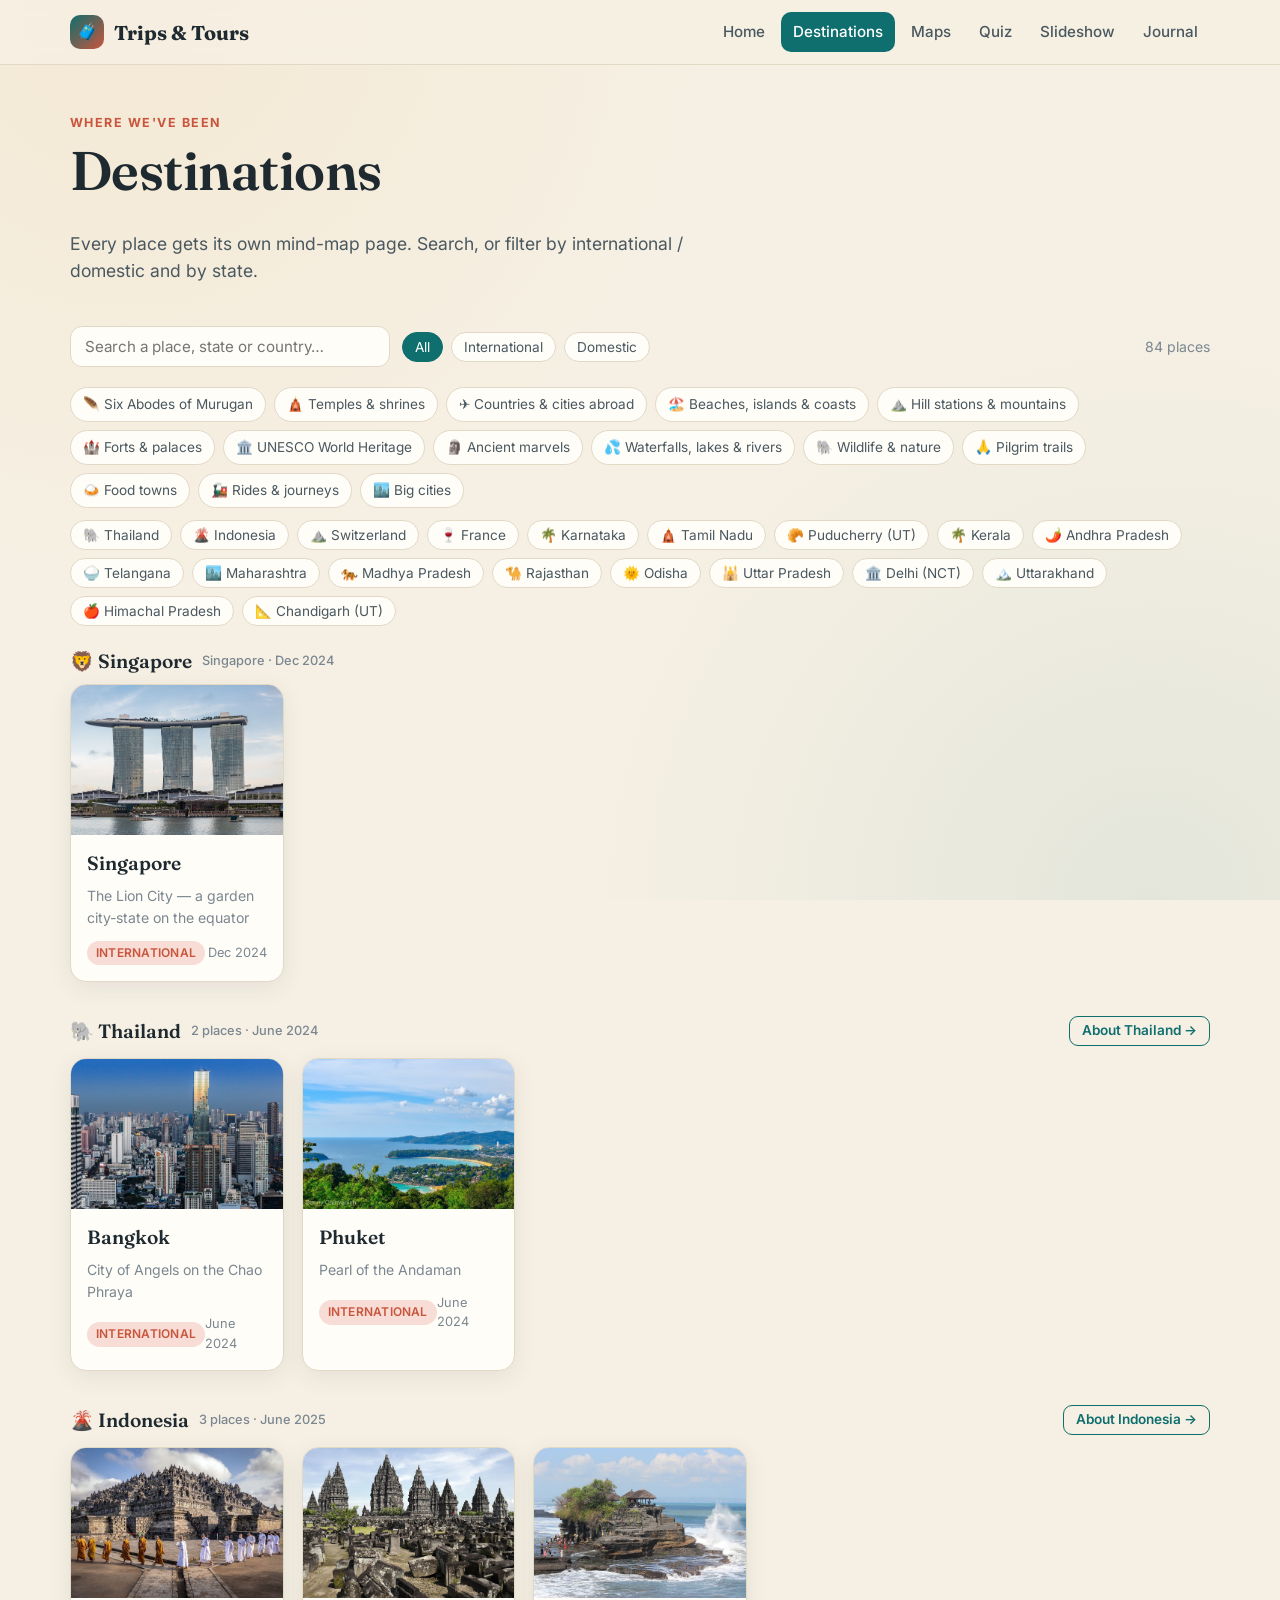
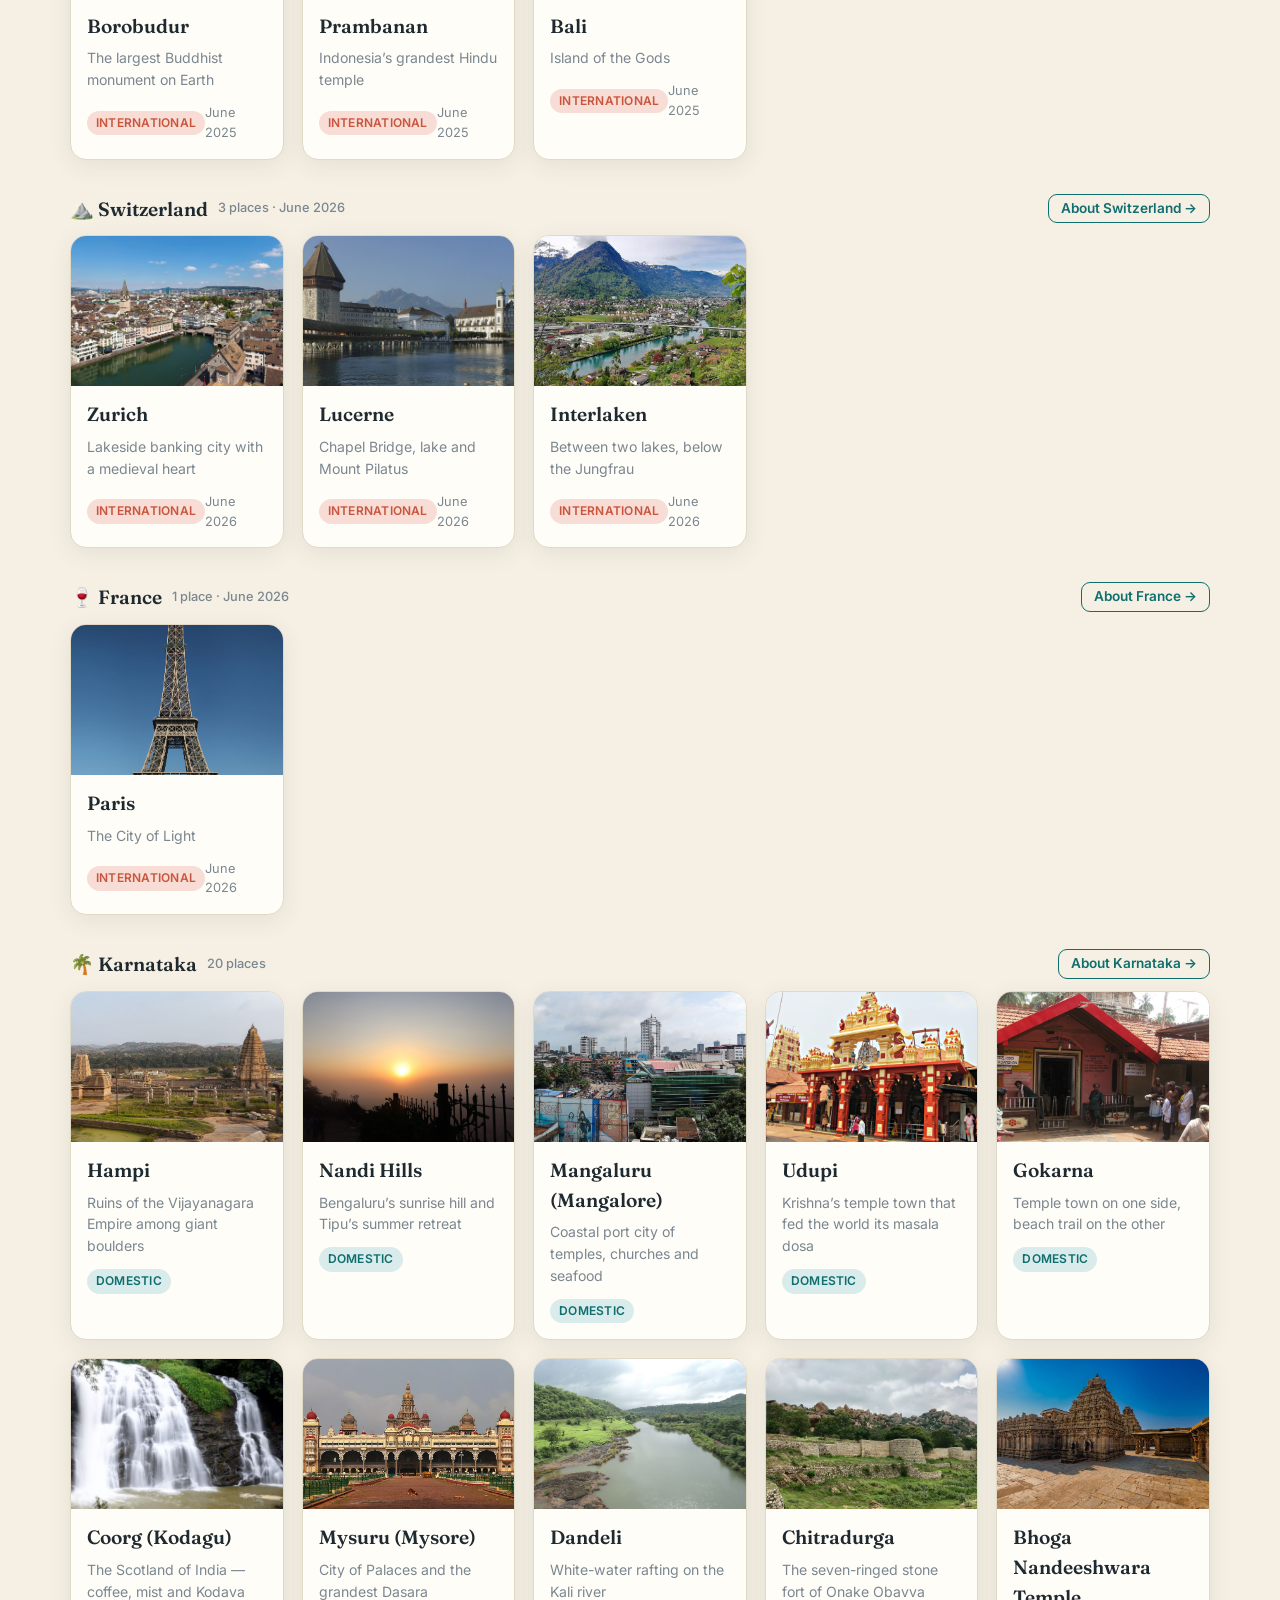
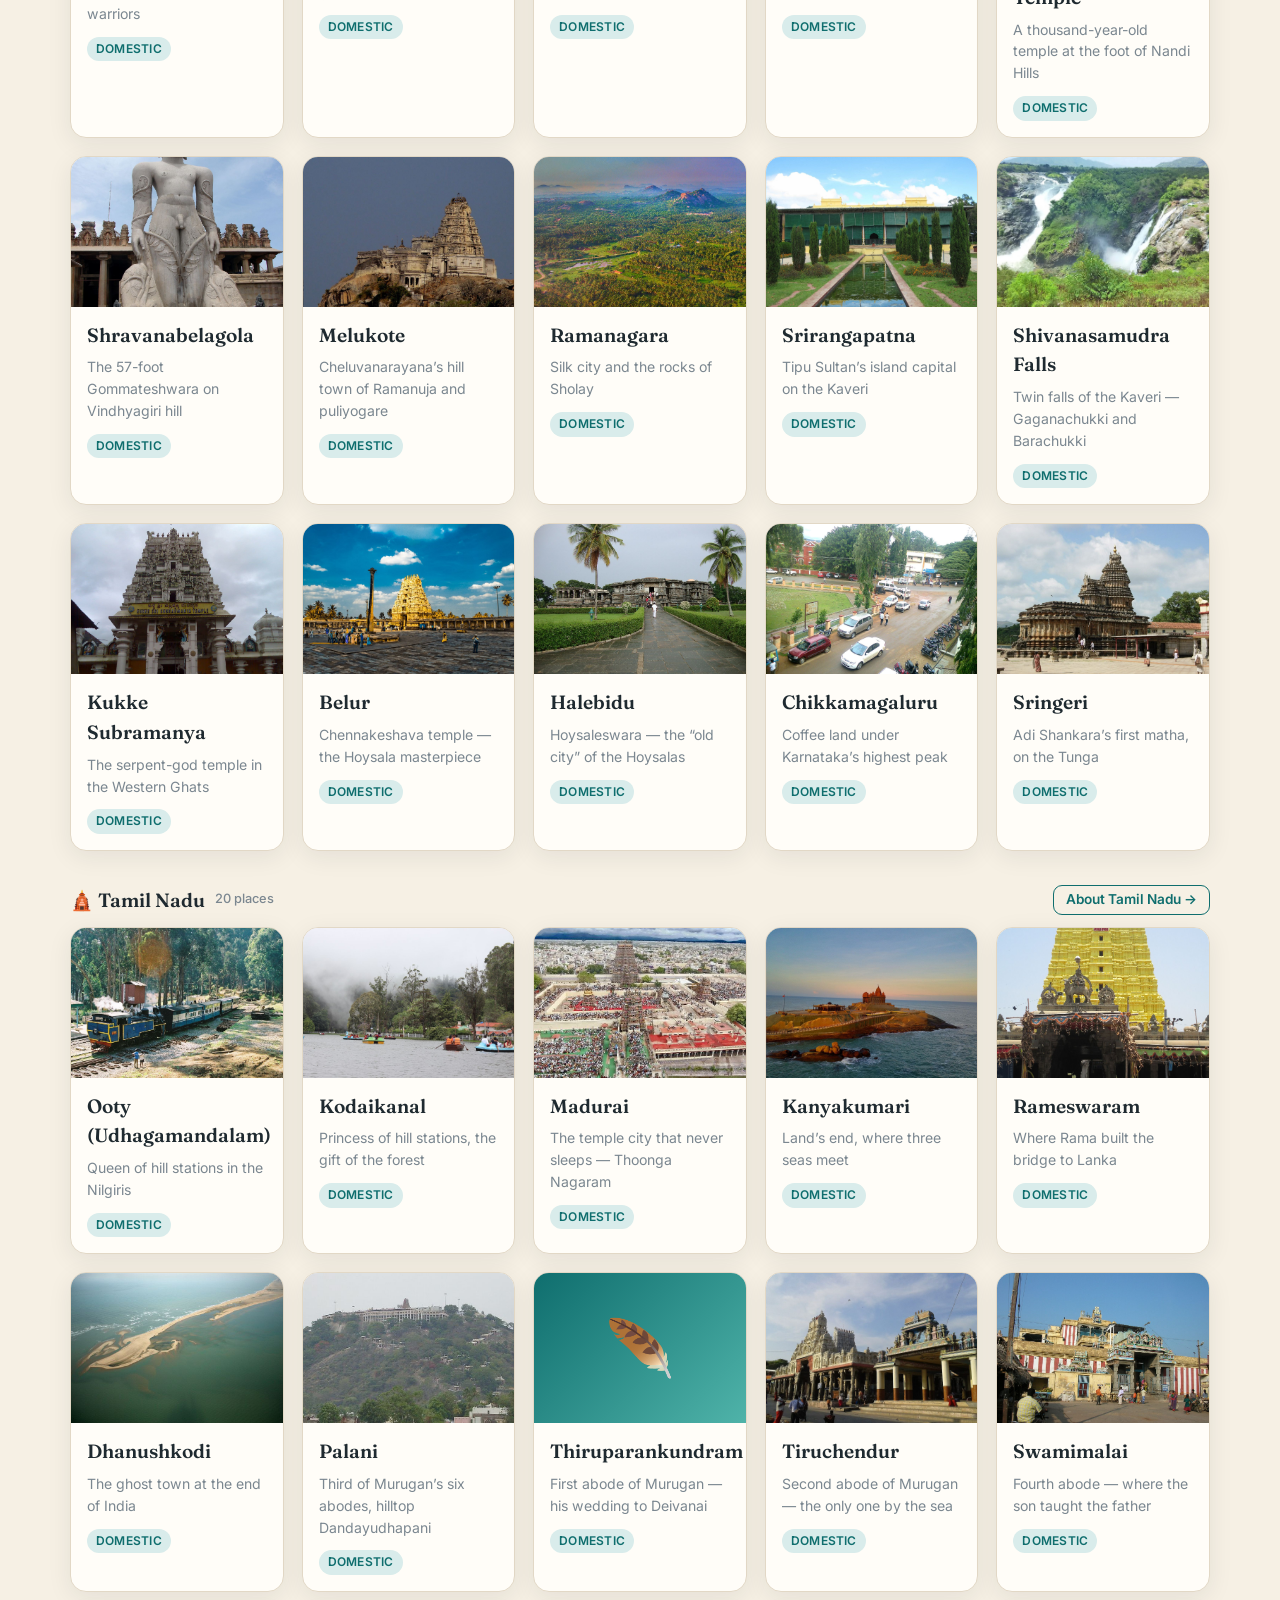
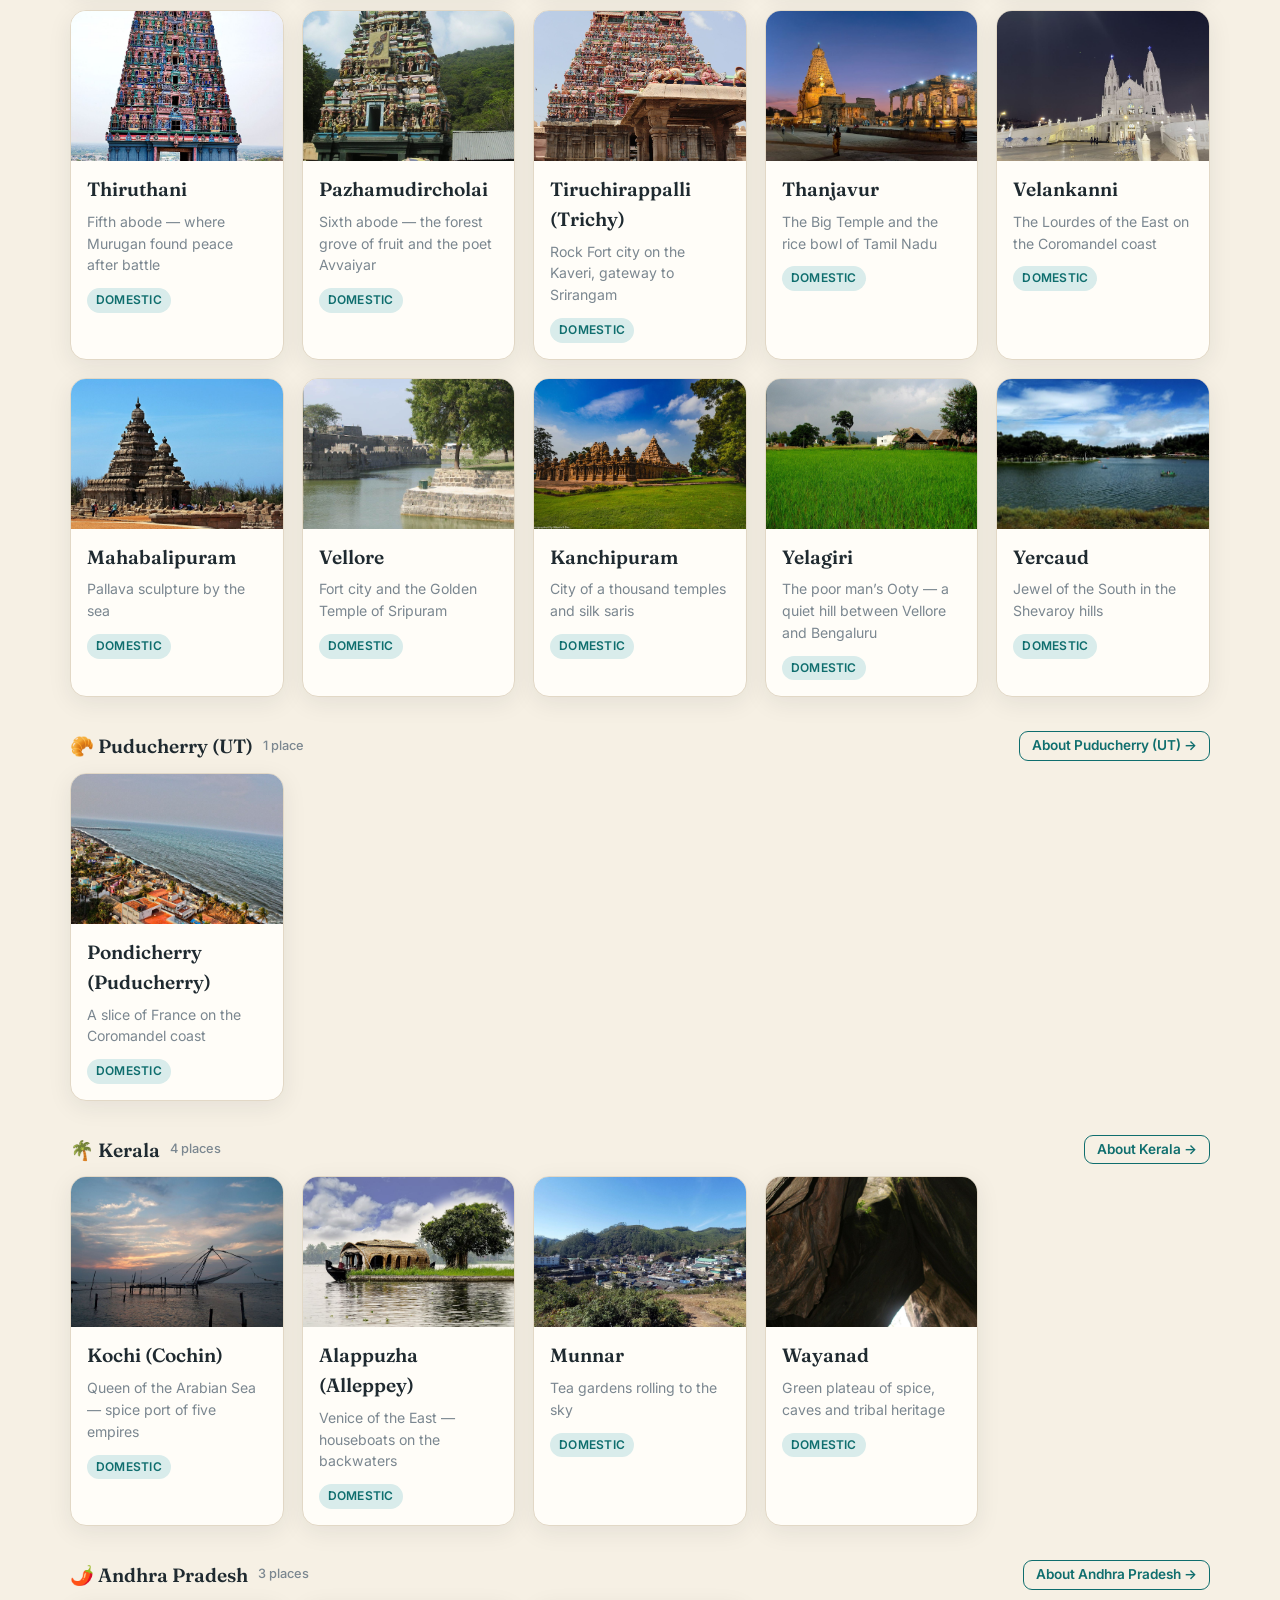
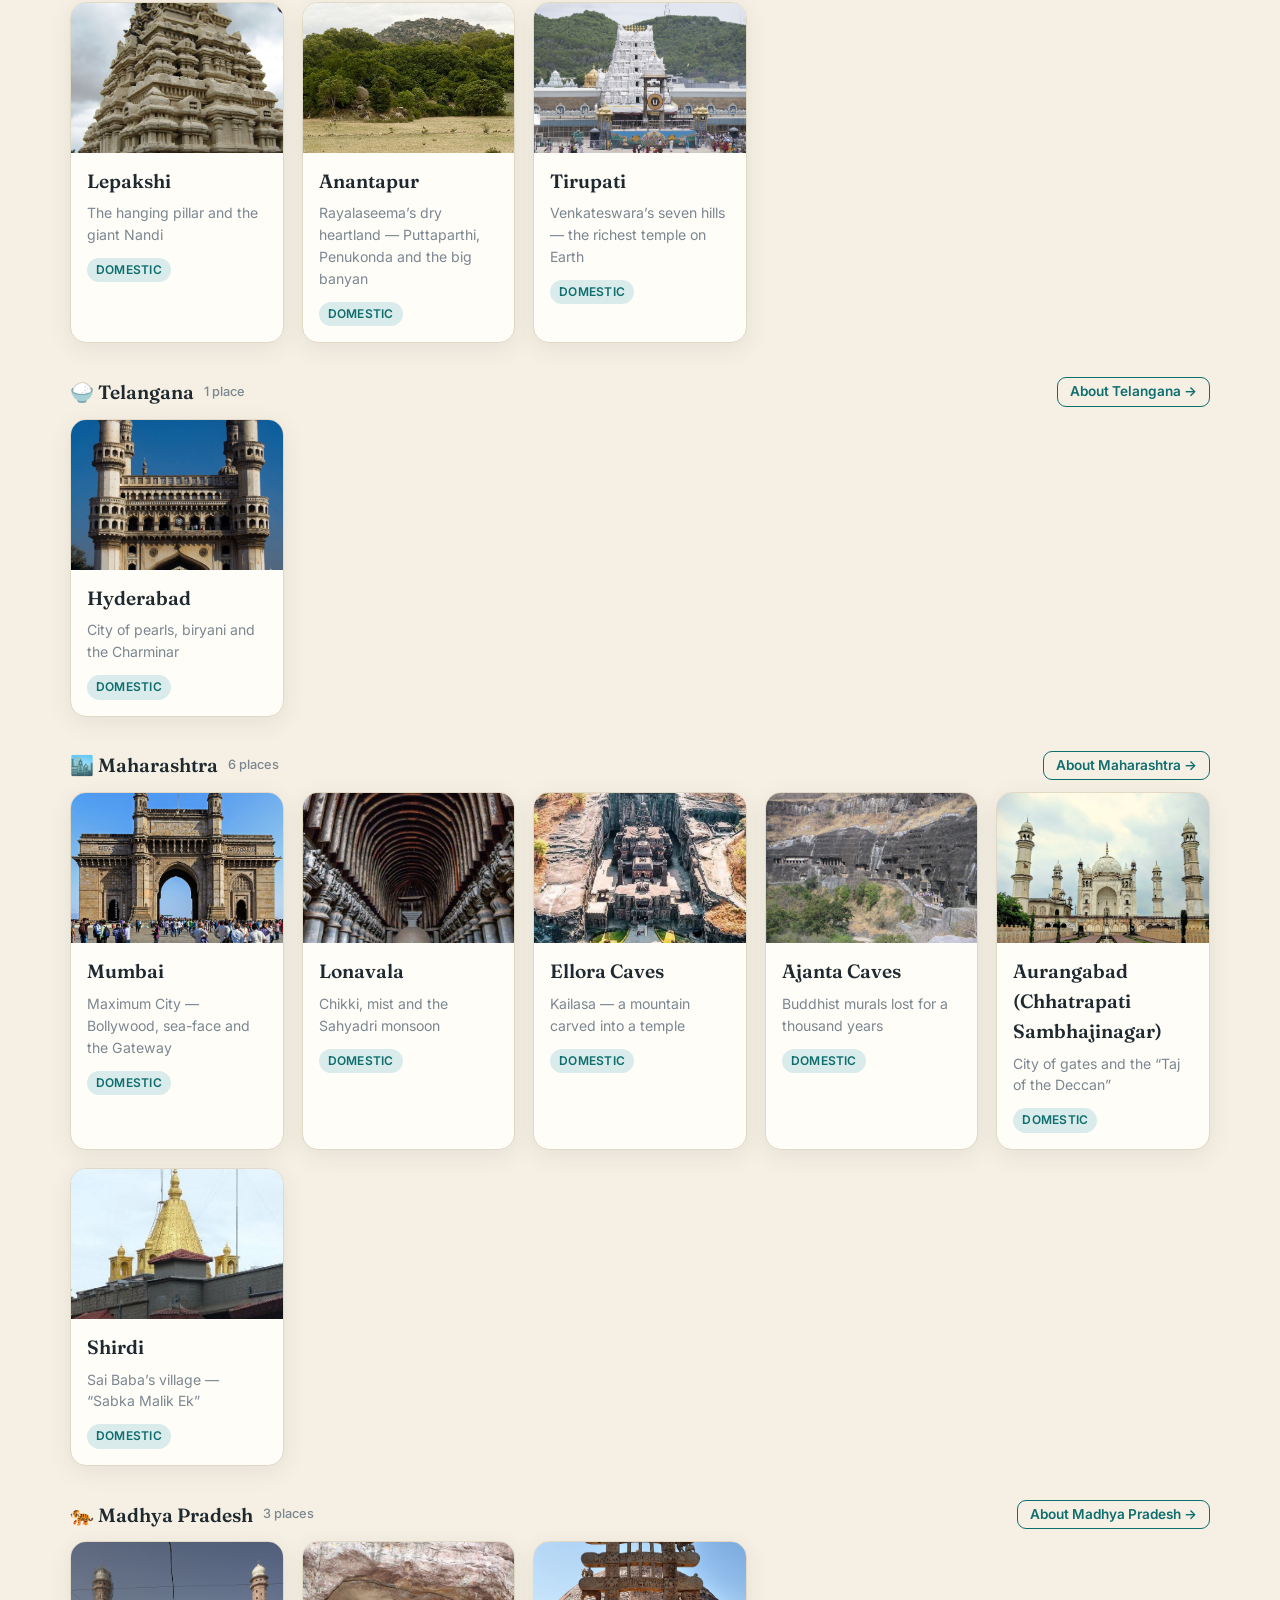
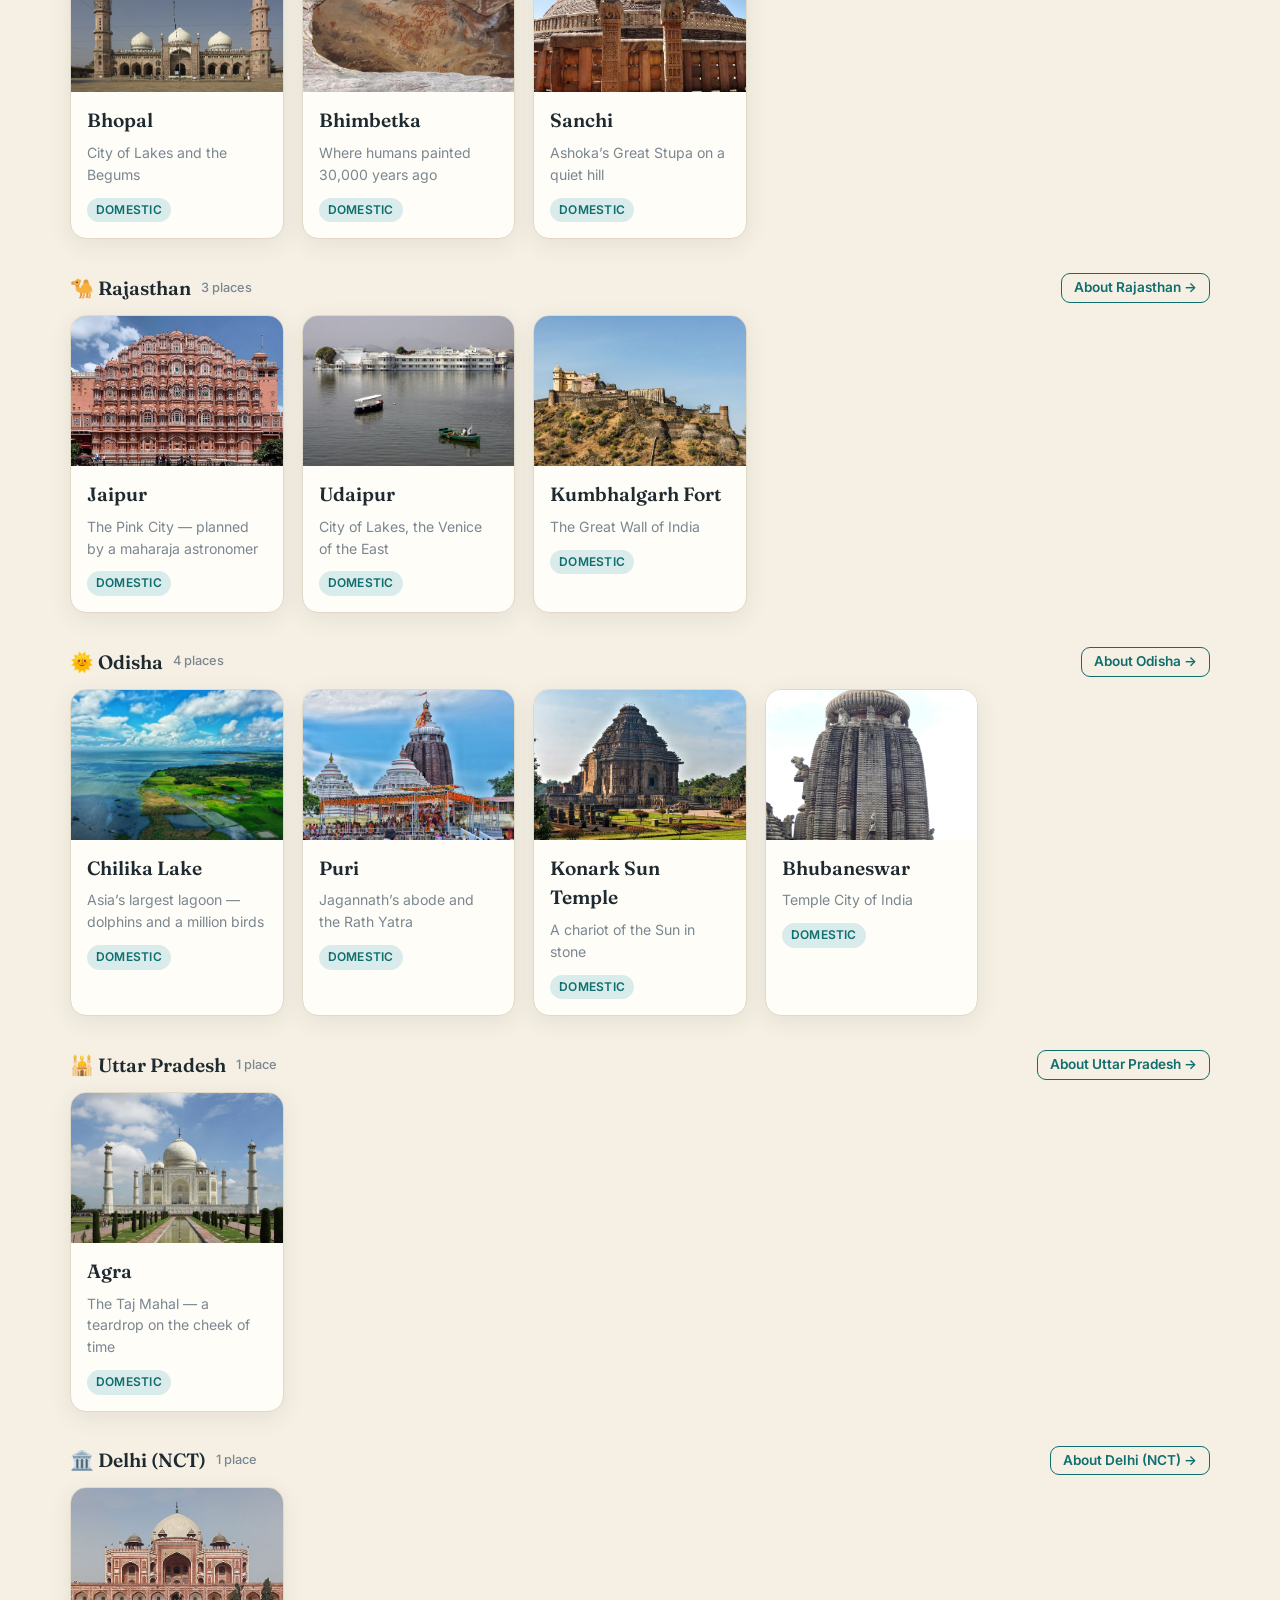
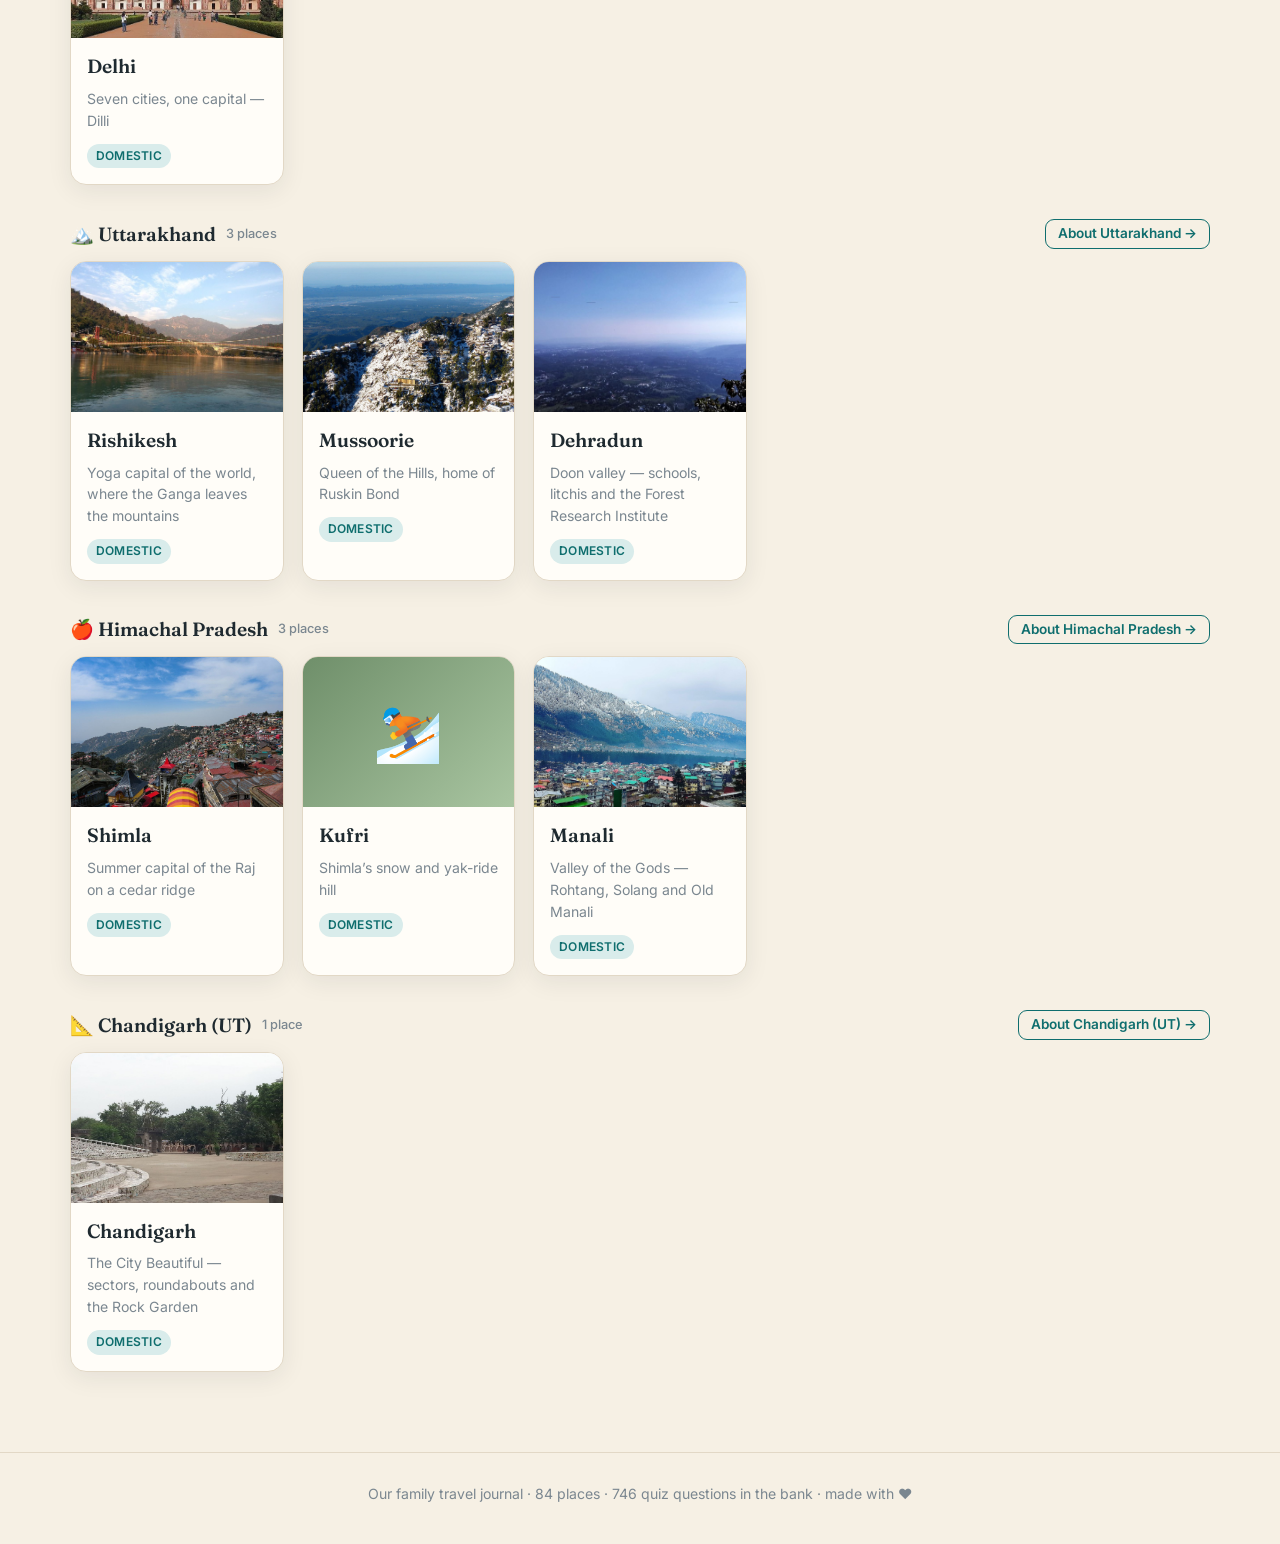
==== destinations.html @ cc5829a3 "Trips & Tours: family travel journal static site Mind-map pages for 84 places and 20 country/state h" ====
<!DOCTYPE html>
<html lang="en">
<head>
<meta charset="utf-8">
<meta name="viewport" content="width=device-width, initial-scale=1">
<title>Destinations · Trips &amp; Tours</title>
<link rel="preconnect" href="https://fonts.googleapis.com">
<link href="https://fonts.googleapis.com/css2?family=Fraunces:ital,wght@0,500;0,600;0,700;1,500&family=Inter:wght@400;500;600;700&display=swap" rel="stylesheet">
<link rel="stylesheet" href="css/style.css">
<link rel="icon" href="data:image/svg+xml,<svg xmlns='http://www.w3.org/2000/svg' viewBox='0 0 100 100'><text y='.9em' font-size='90'>🧳</text></svg>">
</head>
<body data-page="destinations">
<div id="site-header"></div>

<main class="wrap">
  <div class="page-head">
    <div class="eyebrow">Where we've been</div>
    <h1>Destinations</h1>
    <p class="lead">Every place gets its own mind-map page. Search, or filter by international / domestic and by state.</p>
  </div>

  <div class="toolbar">
    <input type="search" id="q" placeholder="Search a place, state or country…">
    <div class="chips" id="scope-chips">
      <button class="chip active" data-scope="all">All</button>
      <button class="chip terracotta" data-scope="international">International</button>
      <button class="chip" data-scope="domestic">Domestic</button>
    </div>
    <span class="count-note" id="count"></span>
  </div>
  <div class="chips" id="region-chips" style="margin-bottom:24px"></div>

  <div id="groups"></div>
</main>

<div id="site-footer"></div>
<script src="js/loader.js"></script>
<script src="js/app.js"></script>
<script src="js/destinations.js"></script>
</body>
</html>
---- css/style.css ----
/* ============================================================
   Trips & Tours — family travel journal
   Warm "paper journal" look: cream paper, ink text, teal/terracotta accents
   ============================================================ */
:root {
  --paper: #f6f0e4;
  --paper-2: #efe6d5;
  --card: #fffdf8;
  --ink: #1f2a30;
  --ink-2: #4a5860;
  --muted: #7b8790;
  --line: #e2d8c6;
  --teal: #0f6e6e;
  --teal-2: #0b5555;
  --teal-soft: #d9eceb;
  --terracotta: #c9553d;
  --terracotta-soft: #f7ddd6;
  --gold: #d9a441;
  --gold-soft: #f8ead0;
  --sage: #6f8f6a;
  --sage-soft: #e1ebdd;
  --shadow: 0 6px 24px rgba(31, 42, 48, 0.08);
  --shadow-lg: 0 18px 50px rgba(31, 42, 48, 0.16);
  --radius: 16px;
  --font-display: "Fraunces", "Georgia", "Times New Roman", serif;
  --font-body: "Inter", system-ui, -apple-system, "Segoe UI", Roboto, sans-serif;
  --maxw: 1180px;
}

* { box-sizing: border-box; }
html { scroll-behavior: smooth; }
body {
  margin: 0;
  font-family: var(--font-body);
  color: var(--ink);
  background: var(--paper);
  background-image:
    radial-gradient(circle at 10% 0%, rgba(217, 164, 65, 0.10), transparent 40%),
    radial-gradient(circle at 90% 100%, rgba(15, 110, 110, 0.08), transparent 40%);
  background-attachment: fixed;
  line-height: 1.55;
  -webkit-font-smoothing: antialiased;
}
a { color: var(--teal); text-decoration: none; }
a:hover { color: var(--teal-2); }
img { max-width: 100%; display: block; }
h1, h2, h3, h4 { font-family: var(--font-display); font-weight: 600; line-height: 1.15; margin: 0 0 0.5em; }
h1 { font-size: clamp(2rem, 4.5vw, 3.4rem); letter-spacing: -0.01em; }
h2 { font-size: clamp(1.5rem, 2.8vw, 2.1rem); }
h3 { font-size: 1.2rem; }
p { margin: 0 0 1em; }
.muted { color: var(--muted); }
.small { font-size: 0.88rem; }
.wrap { max-width: var(--maxw); margin: 0 auto; padding: 0 20px; }
.hidden { display: none !important; }

/* ---------- Header / nav ---------- */
.site-header {
  position: sticky; top: 0; z-index: 50;
  background: rgba(246, 240, 228, 0.86);
  backdrop-filter: blur(10px);
  border-bottom: 1px solid var(--line);
}
.site-header .wrap { display: flex; align-items: center; justify-content: space-between; gap: 16px; height: 64px; }
.brand { display: flex; align-items: center; gap: 10px; font-family: var(--font-display); font-size: 1.25rem; font-weight: 700; color: var(--ink); }
.brand .logo { width: 34px; height: 34px; border-radius: 10px; background: linear-gradient(135deg, var(--teal), var(--terracotta)); display: grid; place-items: center; color: #fff; font-size: 18px; }
.nav { display: flex; gap: 4px; flex-wrap: wrap; }
.nav a { padding: 8px 12px; border-radius: 10px; color: var(--ink-2); font-weight: 500; font-size: 0.95rem; }
.nav a:hover { background: var(--paper-2); color: var(--ink); }
.nav a.active { background: var(--teal); color: #fff; }
.nav-toggle { display: none; background: none; border: 1px solid var(--line); border-radius: 10px; padding: 6px 10px; font-size: 1.2rem; cursor: pointer; }
@media (max-width: 760px) {
  .nav-toggle { display: block; }
  .nav { display: none; position: absolute; left: 0; right: 0; top: 64px; background: var(--paper); border-bottom: 1px solid var(--line); padding: 10px 20px 16px; flex-direction: column; }
  .nav.open { display: flex; }
}

/* ---------- Footer ---------- */
.site-footer { margin-top: 80px; padding: 30px 0 40px; border-top: 1px solid var(--line); color: var(--muted); font-size: 0.88rem; text-align: center; }

/* ---------- Buttons / chips / inputs ---------- */
.btn {
  display: inline-flex; align-items: center; gap: 8px;
  padding: 10px 18px; border-radius: 12px; border: 1px solid transparent;
  background: var(--teal); color: #fff; font-weight: 600; font-size: 0.95rem;
  cursor: pointer; transition: transform .12s ease, box-shadow .12s ease, background .12s ease;
  font-family: var(--font-body);
}
.btn:hover { background: var(--teal-2); color: #fff; transform: translateY(-1px); box-shadow: var(--shadow); }
.btn.secondary { background: var(--card); color: var(--ink); border-color: var(--line); }
.btn.secondary:hover { background: #fff; color: var(--ink); }
.btn.terracotta { background: var(--terracotta); }
.btn.terracotta:hover { background: #a94530; }
.btn.ghost { background: transparent; color: var(--teal); border-color: var(--teal); }
.btn.ghost:hover { background: var(--teal-soft); color: var(--teal); }
.btn.sm { padding: 6px 12px; font-size: 0.85rem; border-radius: 9px; }
.btn.lg { padding: 14px 26px; font-size: 1.05rem; }
.btn:disabled { opacity: .5; cursor: not-allowed; transform: none; box-shadow: none; }

.chips { display: flex; flex-wrap: wrap; gap: 8px; }
.chip {
  padding: 6px 12px; border-radius: 999px; border: 1px solid var(--line);
  background: var(--card); color: var(--ink-2); font-size: 0.85rem; cursor: pointer; font-family: var(--font-body);
}
.chip:hover { border-color: var(--teal); color: var(--teal); }
.chip.active { background: var(--teal); border-color: var(--teal); color: #fff; }
.chip.terracotta.active { background: var(--terracotta); border-color: var(--terracotta); }

input[type=text], input[type=search], input[type=date], select, textarea {
  font-family: var(--font-body); font-size: 0.95rem; color: var(--ink);
  padding: 10px 14px; border-radius: 12px; border: 1px solid var(--line); background: var(--card);
  outline: none; width: 100%;
}
input:focus, select:focus, textarea:focus { border-color: var(--teal); box-shadow: 0 0 0 3px var(--teal-soft); }
label.field { display: block; font-size: 0.85rem; color: var(--ink-2); font-weight: 600; margin-bottom: 6px; }

.tag { display: inline-block; padding: 3px 9px; border-radius: 999px; font-size: 0.75rem; font-weight: 600; letter-spacing: .02em; text-transform: uppercase; }
.tag.intl { background: var(--terracotta-soft); color: var(--terracotta); }
.tag.dom { background: var(--teal-soft); color: var(--teal); }
.tag.gold { background: var(--gold-soft); color: #9a6d17; }
.tag.sage { background: var(--sage-soft); color: #476844; }

/* ---------- Cards ---------- */
.card { background: var(--card); border: 1px solid var(--line); border-radius: var(--radius); box-shadow: var(--shadow); }
.card.pad { padding: 22px; }
.grid { display: grid; gap: 18px; }
.grid.cols-2 { grid-template-columns: repeat(auto-fill, minmax(320px, 1fr)); }
.grid.cols-3 { grid-template-columns: repeat(auto-fill, minmax(260px, 1fr)); }
.grid.cols-4 { grid-template-columns: repeat(auto-fill, minmax(210px, 1fr)); }

/* ---------- Page header block ---------- */
.page-head { padding: 48px 0 24px; }
.page-head .eyebrow { color: var(--terracotta); font-weight: 700; letter-spacing: .12em; text-transform: uppercase; font-size: 0.78rem; margin-bottom: 8px; }
.page-head p.lead { font-size: 1.1rem; color: var(--ink-2); max-width: 680px; }

/* ---------- Home hero ---------- */
.hero { padding: 70px 0 40px; display: grid; grid-template-columns: 1.2fr 1fr; gap: 40px; align-items: center; }
.hero .eyebrow { color: var(--terracotta); font-weight: 700; letter-spacing: .12em; text-transform: uppercase; font-size: 0.8rem; margin-bottom: 12px; }
.hero p.lead { font-size: 1.15rem; color: var(--ink-2); max-width: 560px; }
.hero .actions { display: flex; gap: 12px; flex-wrap: wrap; margin-top: 20px; }
.hero-art { position: relative; min-height: 340px; }
.hero-art .polaroid {
  position: absolute; background: #fff; padding: 12px 12px 34px; border-radius: 6px;
  box-shadow: var(--shadow-lg); width: 220px; transition: transform .3s ease; color: var(--ink);
}
.hero-art .polaroid:hover { transform: scale(1.04) rotate(0deg) !important; z-index: 3; }
.hero-art .polaroid .pic { height: 160px; border-radius: 3px; display: grid; place-items: center; font-size: 64px; background-size: cover; background-position: center; }
.hero-art .polaroid .pic.has-photo span { display: none; }
.hero-art .polaroid .cap { font-family: var(--font-display); font-size: 0.95rem; margin-top: 10px; text-align: center; color: var(--ink-2); }
@media (max-width: 860px) { .hero { grid-template-columns: 1fr; } .hero-art { min-height: 300px; } }

.stats { display: grid; grid-template-columns: repeat(auto-fit, minmax(150px, 1fr)); gap: 14px; margin: 30px 0 10px; }
.stat { background: var(--card); border: 1px solid var(--line); border-radius: 14px; padding: 18px 20px; }
.stat .num { font-family: var(--font-display); font-size: 2.1rem; font-weight: 700; color: var(--teal); line-height: 1; }
.stat .lbl { color: var(--muted); font-size: 0.85rem; margin-top: 6px; }

.features { margin-top: 50px; }
.feature { padding: 24px; display: flex; flex-direction: column; gap: 10px; transition: transform .15s ease, box-shadow .15s ease; color: var(--ink); }
.feature:hover { transform: translateY(-3px); box-shadow: var(--shadow-lg); color: var(--ink); }
.feature .icon { width: 46px; height: 46px; border-radius: 12px; display: grid; place-items: center; font-size: 24px; background: var(--teal-soft); }
.feature h3 { margin: 4px 0 0; }
.feature p { color: var(--ink-2); margin: 0; font-size: 0.95rem; }
.feature .go { margin-top: auto; font-weight: 600; color: var(--teal); }

/* ---------- Destination cards ---------- */
.dest-card {
  display: flex; flex-direction: column; overflow: hidden; color: var(--ink);
  transition: transform .15s ease, box-shadow .15s ease;
}
.dest-card:hover { transform: translateY(-3px); box-shadow: var(--shadow-lg); color: var(--ink); }
.dest-card .cover { height: 150px; display: grid; place-items: center; font-size: 56px; background-size: cover; background-position: center; position: relative; }
.dest-card .cover.has-photo span { display: none; }
.dest-card .body { padding: 14px 16px 16px; display: flex; flex-direction: column; gap: 6px; }
.dest-card .name { font-family: var(--font-display); font-size: 1.2rem; font-weight: 600; }
.dest-card .sub { color: var(--muted); font-size: 0.88rem; }
.dest-card .meta { display: flex; justify-content: space-between; align-items: center; margin-top: 6px; font-size: 0.8rem; color: var(--muted); }

.section-title { display: flex; align-items: baseline; justify-content: space-between; gap: 12px; margin: 40px 0 16px; }
.section-title h2 { margin: 0; }

/* ---------- Place page: mind map ---------- */
.place-hero { padding: 40px 0 10px; display: flex; gap: 26px; align-items: center; flex-wrap: wrap; }
.place-hero .big-emoji { font-size: 74px; line-height: 1; filter: drop-shadow(0 6px 12px rgba(0,0,0,.12)); }
.place-hero .crumbs { font-size: 0.85rem; color: var(--muted); margin-bottom: 8px; }
.place-hero .crumbs a { color: var(--teal); }
.place-hero h1 { margin-bottom: 4px; }
.place-hero .tagline { font-size: 1.15rem; color: var(--ink-2); font-family: var(--font-display); font-style: italic; }
.place-hero .badges { display: flex; gap: 8px; flex-wrap: wrap; margin-top: 10px; }
.place-hero .actions { margin-left: auto; display: flex; gap: 10px; flex-wrap: wrap; }

.mindmap { position: relative; margin: 30px 0 10px; }
.mindmap svg.links { position: absolute; inset: 0; width: 100%; height: 100%; pointer-events: none; z-index: 0; }
.mindmap svg.links path { fill: none; stroke: var(--teal); stroke-width: 2.5; stroke-opacity: .35; stroke-linecap: round; stroke-dasharray: 6 6; }
.mm-grid { position: relative; z-index: 1; display: grid; grid-template-columns: 1fr 300px 1fr; gap: 26px 40px; align-items: start; }
.mm-col { display: flex; flex-direction: column; gap: 26px; }
.mm-hub {
  position: sticky; top: 90px; text-align: center; padding: 28px 22px; border-radius: 24px;
  background: linear-gradient(160deg, var(--teal), #0a4c4c); color: #fff; box-shadow: var(--shadow-lg);
}
.mm-hub.intl { background: linear-gradient(160deg, var(--terracotta), #7d3021); }
.mm-hub .emoji { font-size: 64px; line-height: 1; margin-bottom: 8px; }
.mm-hub h2 { color: #fff; margin: 0 0 4px; font-size: 1.7rem; }
.mm-hub .where { opacity: .85; font-size: 0.9rem; }
.mm-hub .visited { margin-top: 12px; display: inline-block; padding: 6px 12px; border-radius: 999px; background: rgba(255,255,255,.15); font-size: 0.85rem; }
.mm-hub .coords { margin-top: 12px; font-size: 0.75rem; opacity: .65; letter-spacing: .05em; }
.mm-node { padding: 20px 22px; border-left: 5px solid var(--teal); }
.mm-node.c-terracotta { border-left-color: var(--terracotta); }
.mm-node.c-gold { border-left-color: var(--gold); }
.mm-node.c-sage { border-left-color: var(--sage); }
.mm-node.c-ink { border-left-color: var(--ink-2); }
.mm-node h3 { display: flex; align-items: center; gap: 10px; margin-bottom: 12px; }
.mm-node h3 .ic { font-size: 1.3rem; }
.mm-node ul { margin: 0; padding-left: 18px; color: var(--ink-2); }
.mm-node li { margin-bottom: 6px; }
.mm-node li strong { color: var(--ink); }
.kv { display: grid; grid-template-columns: auto 1fr; gap: 6px 14px; font-size: 0.93rem; margin: 0; }
.kv dt { color: var(--muted); font-weight: 600; }
.kv dd { margin: 0; color: var(--ink); }
.mm-node .children { display: flex; flex-wrap: wrap; gap: 8px; }
.mm-node .children a { padding: 6px 12px; border-radius: 10px; background: var(--paper-2); color: var(--ink); font-size: 0.9rem; }
.mm-node .children a:hover { background: var(--teal-soft); color: var(--teal); }
@media (max-width: 980px) {
  .mm-grid { grid-template-columns: 1fr; }
  .mm-hub { position: relative; top: 0; order: -1; }
  .mindmap svg.links { display: none; }
}

.gallery { display: grid; grid-template-columns: repeat(auto-fill, minmax(180px, 1fr)); gap: 12px; }
.gallery figure { margin: 0; border-radius: 12px; overflow: hidden; background: var(--paper-2); cursor: zoom-in; aspect-ratio: 4/3; position: relative; }
.gallery img { width: 100%; height: 100%; object-fit: cover; transition: transform .3s ease; }
.gallery figure:hover img { transform: scale(1.05); }
.gallery figcaption { position: absolute; left: 0; right: 0; bottom: 0; padding: 8px 10px; font-size: 0.78rem; color: #fff; background: linear-gradient(transparent, rgba(0,0,0,.65)); }
.empty-photos { padding: 18px; border: 2px dashed var(--line); border-radius: 12px; color: var(--muted); font-size: 0.9rem; text-align: center; }
.empty-photos code { background: var(--paper-2); padding: 2px 6px; border-radius: 6px; }

.lightbox { position: fixed; inset: 0; background: rgba(15, 20, 24, .92); display: none; align-items: center; justify-content: center; z-index: 100; flex-direction: column; gap: 12px; }
.lightbox.open { display: flex; }
.lightbox img { max-width: 92vw; max-height: 82vh; border-radius: 8px; box-shadow: var(--shadow-lg); }
.lightbox .cap { color: #fff; opacity: .85; }
.lightbox .close { position: absolute; top: 18px; right: 22px; color: #fff; font-size: 28px; cursor: pointer; background: none; border: 0; }
.lightbox .navbtn { position: absolute; top: 50%; transform: translateY(-50%); color: #fff; font-size: 34px; background: rgba(255,255,255,.1); border: 0; border-radius: 50%; width: 52px; height: 52px; cursor: pointer; }
.lightbox .navbtn.prev { left: 18px; } .lightbox .navbtn.next { right: 18px; }

/* ---------- Notes / journal ---------- */
.timeline { position: relative; padding-left: 26px; }
.timeline::before { content: ""; position: absolute; left: 8px; top: 6px; bottom: 6px; width: 2px; background: var(--line); }
.note { position: relative; margin-bottom: 20px; padding: 18px 20px; }
.note::before { content: ""; position: absolute; left: -24px; top: 22px; width: 12px; height: 12px; border-radius: 50%; background: var(--terracotta); border: 3px solid var(--paper); }
.note .head { display: flex; justify-content: space-between; gap: 10px; align-items: baseline; flex-wrap: wrap; margin-bottom: 6px; }
.note .title { font-family: var(--font-display); font-size: 1.15rem; font-weight: 600; }
.note .when { color: var(--muted); font-size: 0.85rem; }
.note .body { color: var(--ink-2); white-space: pre-line; }
.note .place { font-size: 0.82rem; }
.note.local { border-left: 4px solid var(--gold); }
.note .del { float: right; background: none; border: 0; color: var(--muted); cursor: pointer; font-size: 0.8rem; }
.note .del:hover { color: var(--terracotta); }

/* ---------- Quiz ---------- */
.quiz-wrap { max-width: 760px; margin: 0 auto; }
.quiz-setup .row { display: grid; grid-template-columns: repeat(auto-fit, minmax(200px, 1fr)); gap: 18px; margin-bottom: 18px; }
.scope-opts { display: grid; grid-template-columns: repeat(3, 1fr); gap: 10px; }
.scope-opt { border: 2px solid var(--line); border-radius: 14px; padding: 14px; text-align: center; cursor: pointer; background: var(--card); }
.scope-opt .ic { font-size: 28px; }
.scope-opt .lbl { font-weight: 600; margin-top: 4px; }
.scope-opt .cnt { font-size: 0.8rem; color: var(--muted); }
.scope-opt.active { border-color: var(--teal); background: var(--teal-soft); }
.q-progress { height: 8px; background: var(--paper-2); border-radius: 999px; overflow: hidden; margin-bottom: 18px; }
.q-progress span { display: block; height: 100%; background: linear-gradient(90deg, var(--teal), var(--gold)); transition: width .3s ease; }
.q-meta { display: flex; justify-content: space-between; color: var(--muted); font-size: 0.85rem; margin-bottom: 10px; }
.q-text { font-family: var(--font-display); font-size: 1.45rem; font-weight: 600; margin-bottom: 20px; }
.q-opts { display: grid; gap: 10px; }
.q-opt {
  text-align: left; padding: 14px 16px; border-radius: 12px; border: 2px solid var(--line); background: var(--card);
  font-size: 1rem; cursor: pointer; font-family: var(--font-body); color: var(--ink); display: flex; gap: 12px; align-items: center;
}
.q-opt .letter { width: 28px; height: 28px; border-radius: 8px; display: grid; place-items: center; background: var(--paper-2); font-weight: 700; font-size: 0.85rem; flex-shrink: 0; }
.q-opt:hover:not(:disabled) { border-color: var(--teal); }
.q-opt.correct { border-color: var(--sage); background: var(--sage-soft); }
.q-opt.wrong { border-color: var(--terracotta); background: var(--terracotta-soft); }
.q-opt:disabled { cursor: default; }
.q-why { margin-top: 16px; padding: 14px 16px; border-radius: 12px; background: var(--gold-soft); color: #5b4212; font-size: 0.95rem; }
.q-actions { display: flex; justify-content: space-between; align-items: center; margin-top: 18px; gap: 10px; }
.score-ring { width: 150px; height: 150px; border-radius: 50%; margin: 0 auto 16px; display: grid; place-items: center; font-family: var(--font-display); font-size: 2.2rem; font-weight: 700; color: var(--teal); background: conic-gradient(var(--teal) var(--pct), var(--paper-2) 0); position: relative; }
.score-ring::after { content: ""; position: absolute; inset: 12px; background: var(--card); border-radius: 50%; }
.score-ring span { position: relative; z-index: 1; }
.review-list { text-align: left; margin-top: 20px; display: grid; gap: 10px; }
.review-item { padding: 12px 14px; border-radius: 10px; border: 1px solid var(--line); font-size: 0.92rem; }
.review-item.ok { border-left: 4px solid var(--sage); } .review-item.bad { border-left: 4px solid var(--terracotta); }

/* ---------- Slideshow ---------- */
.slideshow {
  position: relative; border-radius: 22px; overflow: hidden; min-height: 560px; color: #fff;
  box-shadow: var(--shadow-lg); background: #123; display: grid; align-items: end;
}
.slideshow .bg { position: absolute; inset: 0; background-size: cover; background-position: center; transform: scale(1); }
.slideshow .bg.kb { animation: kenburns 18s ease-in-out infinite alternate; }
.slideshow .bg .emoji { position: absolute; right: 8%; top: 12%; font-size: 180px; opacity: .35; }
.slideshow .shade { position: absolute; inset: 0; background: linear-gradient(90deg, rgba(0,0,0,.55), rgba(0,0,0,.1) 65%), linear-gradient(180deg, rgba(0,0,0,.05) 25%, rgba(0,0,0,.8) 100%); }
.slideshow .content { text-shadow: 0 1px 3px rgba(0,0,0,.6); }
.slideshow .content { position: relative; padding: 40px 44px 90px; max-width: 760px; animation: fadeUp .6s ease; }
.slideshow .content .where { font-size: 0.9rem; letter-spacing: .1em; text-transform: uppercase; opacity: .85; }
.slideshow .content h2 { font-size: clamp(2rem, 4vw, 3.2rem); color: #fff; margin: 6px 0; }
.slideshow .content .tagline { font-family: var(--font-display); font-style: italic; font-size: 1.2rem; opacity: .9; margin-bottom: 14px; }
.slideshow .content ul { margin: 0; padding-left: 18px; opacity: .92; }
.slideshow .content li { margin-bottom: 4px; }
.slideshow .content .visited { display: inline-block; margin-top: 12px; padding: 5px 12px; border-radius: 999px; background: rgba(255,255,255,.18); font-size: 0.85rem; }
.slideshow .bar { position: absolute; left: 0; right: 0; bottom: 0; height: 5px; background: rgba(255,255,255,.2); }
.slideshow .bar span { display: block; height: 100%; background: var(--gold); width: 0; }
.slideshow .controls { position: absolute; bottom: 22px; right: 26px; display: flex; gap: 8px; }
.slideshow .controls button { background: rgba(255,255,255,.16); color: #fff; border: 0; border-radius: 10px; padding: 9px 13px; cursor: pointer; font-size: 1rem; backdrop-filter: blur(6px); }
.slideshow .controls button:hover { background: rgba(255,255,255,.3); }
.slideshow .counter { position: absolute; top: 18px; left: 22px; font-size: 0.8rem; background: rgba(0,0,0,.35); padding: 5px 10px; border-radius: 999px; }
.slideshow .open-link { position: absolute; top: 18px; right: 22px; color: #fff; font-size: 0.85rem; background: rgba(0,0,0,.35); padding: 5px 12px; border-radius: 999px; }
.slideshow .open-link:hover { background: rgba(0,0,0,.6); color: #fff; }
.slide-opts { display: flex; gap: 14px; flex-wrap: wrap; align-items: center; margin: 18px 0; }
.slideshow:fullscreen { border-radius: 0; min-height: 100vh; }
@keyframes kenburns { from { transform: scale(1); } to { transform: scale(1.12); } }
@keyframes fadeUp { from { opacity: 0; transform: translateY(14px); } to { opacity: 1; transform: none; } }

/* ---------- Maps ---------- */
.map-box { height: 520px; border-radius: 18px; overflow: hidden; border: 1px solid var(--line); box-shadow: var(--shadow); background: var(--paper-2); }
.map-legend { display: flex; gap: 14px; flex-wrap: wrap; margin: 10px 0 0; font-size: 0.85rem; color: var(--ink-2); }
.map-legend span::before { content: ""; display: inline-block; width: 12px; height: 12px; border-radius: 50%; margin-right: 6px; vertical-align: -1px; background: var(--dot); }
.map-list { display: flex; flex-wrap: wrap; gap: 8px; margin-top: 14px; }
.map-list a { padding: 5px 11px; border-radius: 999px; background: var(--card); border: 1px solid var(--line); font-size: 0.85rem; color: var(--ink); }
.map-list a:hover { border-color: var(--teal); color: var(--teal); }
.leaflet-popup-content-wrapper { border-radius: 12px; font-family: var(--font-body); }
.leaflet-popup-content b { font-family: var(--font-display); font-size: 1.05rem; }
.map-fallback { padding: 30px; text-align: center; color: var(--muted); }
.pin { display: grid; place-items: center; font-size: 20px; filter: drop-shadow(0 2px 3px rgba(0,0,0,.35)); }

/* ---------- Misc ---------- */
.toolbar { display: flex; gap: 12px; flex-wrap: wrap; align-items: center; margin-bottom: 20px; }
.toolbar input[type=search] { max-width: 320px; }
.count-note { color: var(--muted); font-size: 0.88rem; margin-left: auto; }
.toast { position: fixed; bottom: 24px; left: 50%; transform: translateX(-50%); background: var(--ink); color: #fff; padding: 10px 18px; border-radius: 12px; font-size: 0.9rem; opacity: 0; transition: opacity .25s; pointer-events: none; z-index: 200; }
.toast.show { opacity: 1; }
.trip-card { padding: 20px; display: flex; gap: 16px; align-items: flex-start; }
.trip-card .em { font-size: 36px; line-height: 1; }
.trip-card h3 { margin-bottom: 2px; }
.trip-card .when { color: var(--terracotta); font-weight: 600; font-size: 0.85rem; }
.trip-card .places { margin-top: 8px; display: flex; gap: 6px; flex-wrap: wrap; }
.trip-card .places a { font-size: 0.82rem; padding: 3px 9px; border-radius: 999px; background: var(--paper-2); color: var(--ink); }
.trip-card .places a:hover { background: var(--teal-soft); color: var(--teal); }
.state-group { margin-bottom: 34px; }
.state-group h3 { display: flex; align-items: center; gap: 10px; margin-bottom: 12px; }
.state-group h3 .cnt { font-size: 0.8rem; color: var(--muted); font-family: var(--font-body); font-weight: 500; }

/* ---------- Place page: hero picture ---------- */
.place-hero { display: grid; grid-template-columns: 1fr 440px; gap: 30px; align-items: center; }
.place-hero .hero-text { display: flex; gap: 22px; align-items: flex-start; }
.place-hero .actions { margin-left: 0; margin-top: 16px; }
.hero-photo { margin: 0; position: relative; border-radius: 18px; overflow: hidden; box-shadow: var(--shadow-lg); aspect-ratio: 4/3; background: var(--paper-2); transform: rotate(1.5deg); }
.hero-photo img { width: 100%; height: 100%; object-fit: cover; }
.hero-photo figcaption { position: absolute; left: 0; right: 0; bottom: 0; padding: 22px 14px 10px; font-size: 0.72rem; color: #fff; background: linear-gradient(transparent, rgba(0,0,0,.6)); }
.hero-photo figcaption a { color: #fff; opacity: .85; text-decoration: underline; }
.hero-photo.own::after { content: "our photo"; position: absolute; top: 12px; left: 12px; background: var(--gold); color: #3d2a00; font-size: 0.7rem; font-weight: 700; padding: 3px 9px; border-radius: 999px; }
@media (max-width: 900px) { .place-hero { grid-template-columns: 1fr; } .hero-photo { transform: none; max-width: 520px; } }

/* ---------- Place page: hub flag + capital ---------- */
.mm-hub .flag { width: 96px; height: auto; border-radius: 8px; box-shadow: 0 4px 14px rgba(0,0,0,.35); margin: 0 auto 10px; display: block; border: 2px solid rgba(255,255,255,.6); }
.mm-hub .capital { margin-top: 10px; font-size: 0.85rem; background: rgba(255,255,255,.14); border-radius: 10px; padding: 6px 10px; display: inline-block; }
.mm-hub .capital b { color: #fff; }

/* ---------- Place page: cartoon locator map ---------- */
.locator { border-radius: 14px; overflow: hidden; background: linear-gradient(180deg, #d6ecf3, #bfe0ec); border: 3px solid #fff; box-shadow: inset 0 0 40px rgba(15,110,110,.12); }
.locator svg { display: block; width: 100%; height: auto; }
.locator .land { fill: #f1e4c4; stroke: #b99f6b; stroke-width: 1; stroke-linejoin: round; }
.locator .here { fill: #f2b6a6; stroke: #c9553d; stroke-width: 1.6; }
.locator .here-state { fill: #bfe3df; stroke: #0f6e6e; stroke-width: 1.6; }
.locator .outline { fill: none; stroke: #8a7550; stroke-width: 1.2; stroke-dasharray: 4 3; }
.locator .route { fill: none; stroke: #c9553d; stroke-width: 2; stroke-dasharray: 5 5; opacity: .8; }
.locator .pulse { fill: #c9553d; opacity: .35; transform-box: fill-box; transform-origin: center; animation: pulse 2s ease-out infinite; }
.locator .dot { fill: #c9553d; stroke: #fff; stroke-width: 2; }
.locator .home { fill: #0f6e6e; stroke: #fff; stroke-width: 1.5; }
.locator .lbl { font-family: var(--font-display); font-size: 22px; font-weight: 700; fill: #1f2a30; paint-order: stroke; stroke: #fff; stroke-width: 5px; stroke-linejoin: round; }
.locator .lbl.small { font-size: 15px; font-family: var(--font-body); font-weight: 600; fill: #4a5860; }
.locator .compass { font-size: 26px; }
.locator-cap { display: flex; justify-content: space-between; margin-top: 8px; font-size: 0.8rem; color: var(--muted); }
@keyframes pulse { 0% { transform: scale(.4); opacity: .6; } 100% { transform: scale(2.6); opacity: 0; } }

/* ---------- Place page: fun facts pager ---------- */
.facts-nav { display: flex; align-items: center; justify-content: space-between; margin-top: 12px; padding-top: 10px; border-top: 1px dashed var(--line); }
.facts-nav .cnt { font-size: 0.8rem; color: var(--muted); }
.facts-nav button { background: var(--gold-soft); border: 0; color: #7a5510; width: 34px; height: 34px; border-radius: 50%; cursor: pointer; font-size: 1.1rem; font-weight: 700; }
.facts-nav button:hover { background: var(--gold); color: #fff; }
.facts-page { animation: fadeUp .35s ease; }

/* ---------- Home: collections ---------- */
.collections { display: grid; grid-template-columns: repeat(auto-fill, minmax(230px, 1fr)); gap: 16px; }
.coll { position: relative; display: block; border-radius: 18px; overflow: hidden; min-height: 190px; color: #fff; box-shadow: var(--shadow); background-size: cover; background-position: center; transition: transform .15s ease, box-shadow .15s ease; }
.coll:hover { transform: translateY(-3px); box-shadow: var(--shadow-lg); color: #fff; }
.coll .shade { position: absolute; inset: 0; background: linear-gradient(180deg, rgba(0,0,0,.05), rgba(0,0,0,.72)); }
.coll .em { position: absolute; top: 12px; left: 14px; font-size: 28px; filter: drop-shadow(0 2px 4px rgba(0,0,0,.4)); }
.coll .cnt { position: absolute; top: 14px; right: 14px; font-size: 0.75rem; background: rgba(0,0,0,.45); padding: 3px 9px; border-radius: 999px; }
.coll .txt { position: absolute; left: 14px; right: 14px; bottom: 12px; }
.coll .txt h3 { color: #fff; margin: 0 0 3px; font-size: 1.15rem; }
.coll .txt p { margin: 0; font-size: 0.8rem; opacity: .85; }
.coll-head { display: flex; align-items: center; gap: 14px; margin-bottom: 18px; padding: 16px 20px; border-radius: 16px; background: var(--card); border: 1px solid var(--line); }
.coll-head .em { font-size: 34px; }
.coll-head h2 { margin: 0; }
.coll-head p { margin: 0; color: var(--muted); font-size: 0.9rem; }

/* ---------- Slideshow: our-photo polaroid over the realistic background ---------- */
.slideshow .polaroid { position: absolute; right: 44px; top: 60px; width: 220px; background: #fff; padding: 10px 10px 30px; border-radius: 4px; transform: rotate(4deg); box-shadow: var(--shadow-lg); animation: fadeUp .6s ease; }
.slideshow .polaroid img { width: 100%; aspect-ratio: 4/3; object-fit: cover; }
.slideshow .polaroid span { position: absolute; left: 0; right: 0; bottom: 8px; text-align: center; font-family: var(--font-display); font-size: 0.85rem; color: #4a5860; }
.slideshow .credit { position: absolute; bottom: 8px; left: 22px; font-size: 0.68rem; opacity: .6; }
@media (max-width: 760px) { .slideshow .polaroid { display: none; } }
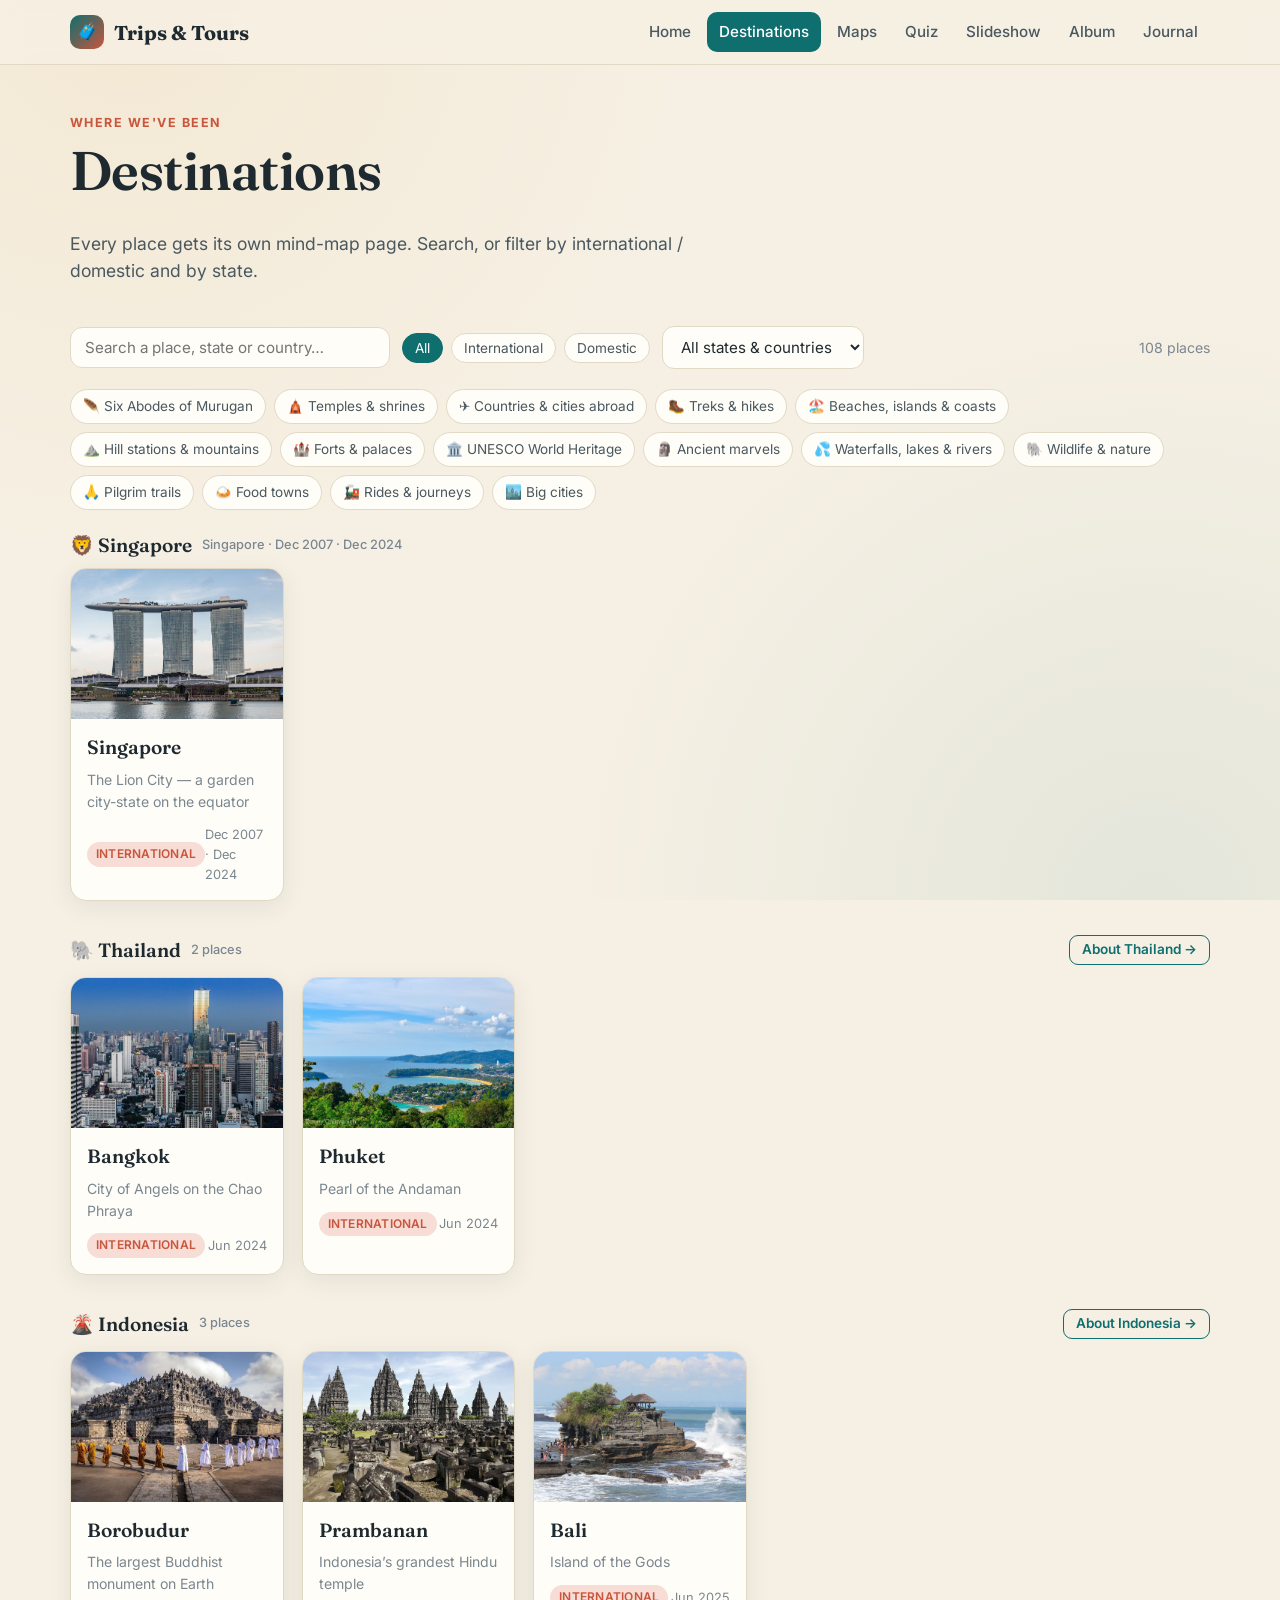
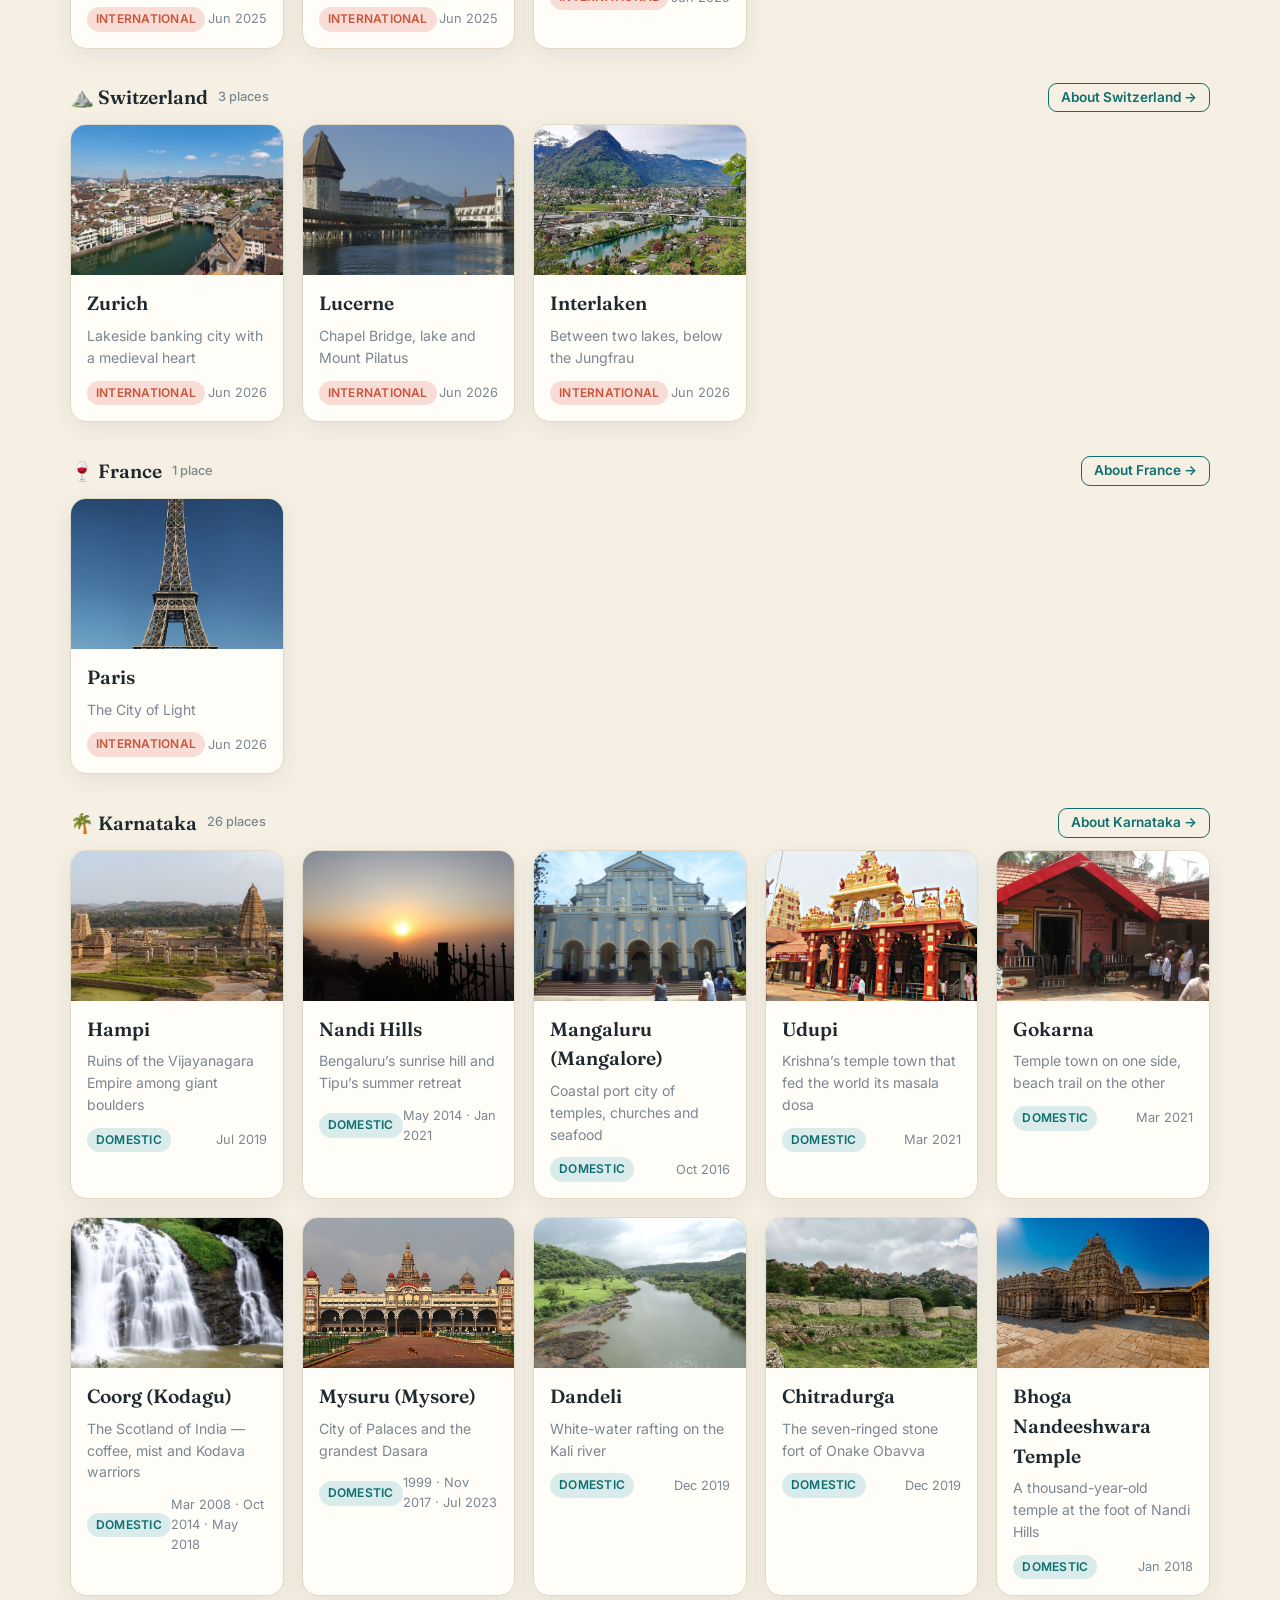
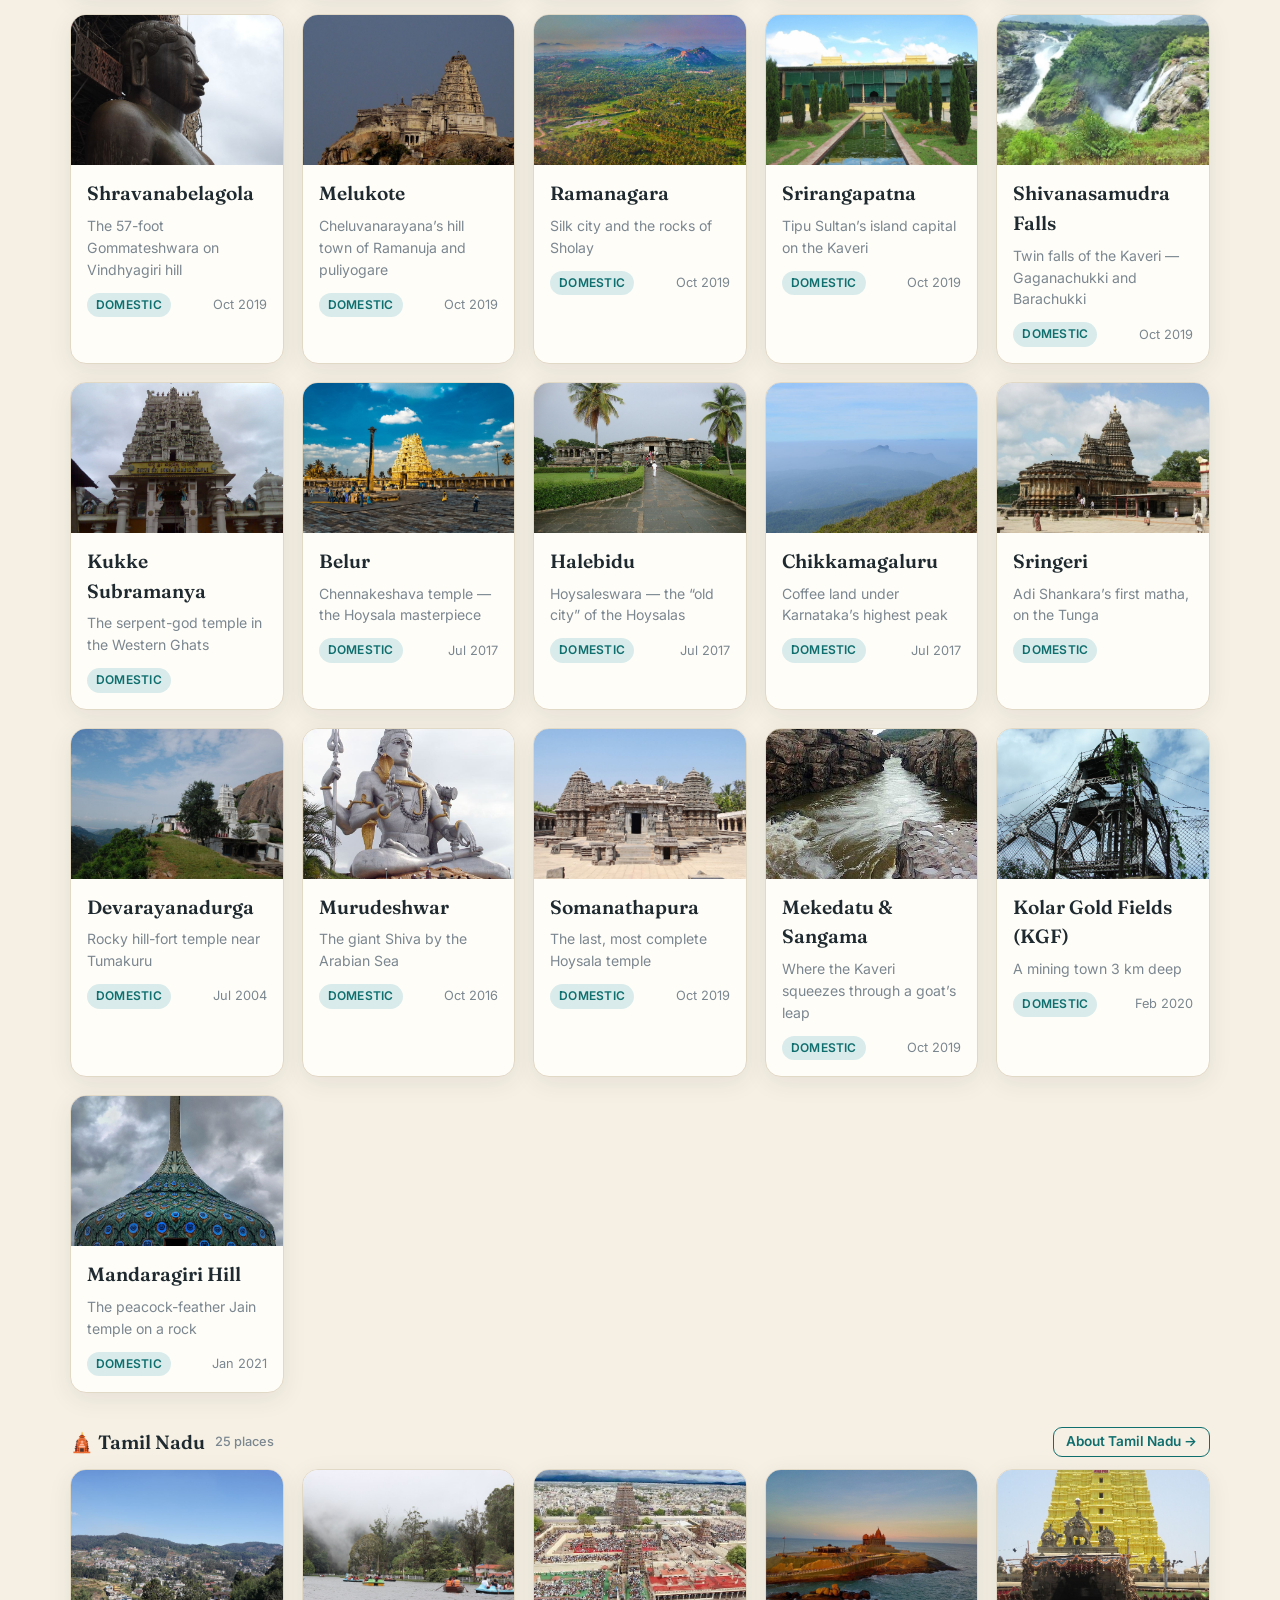
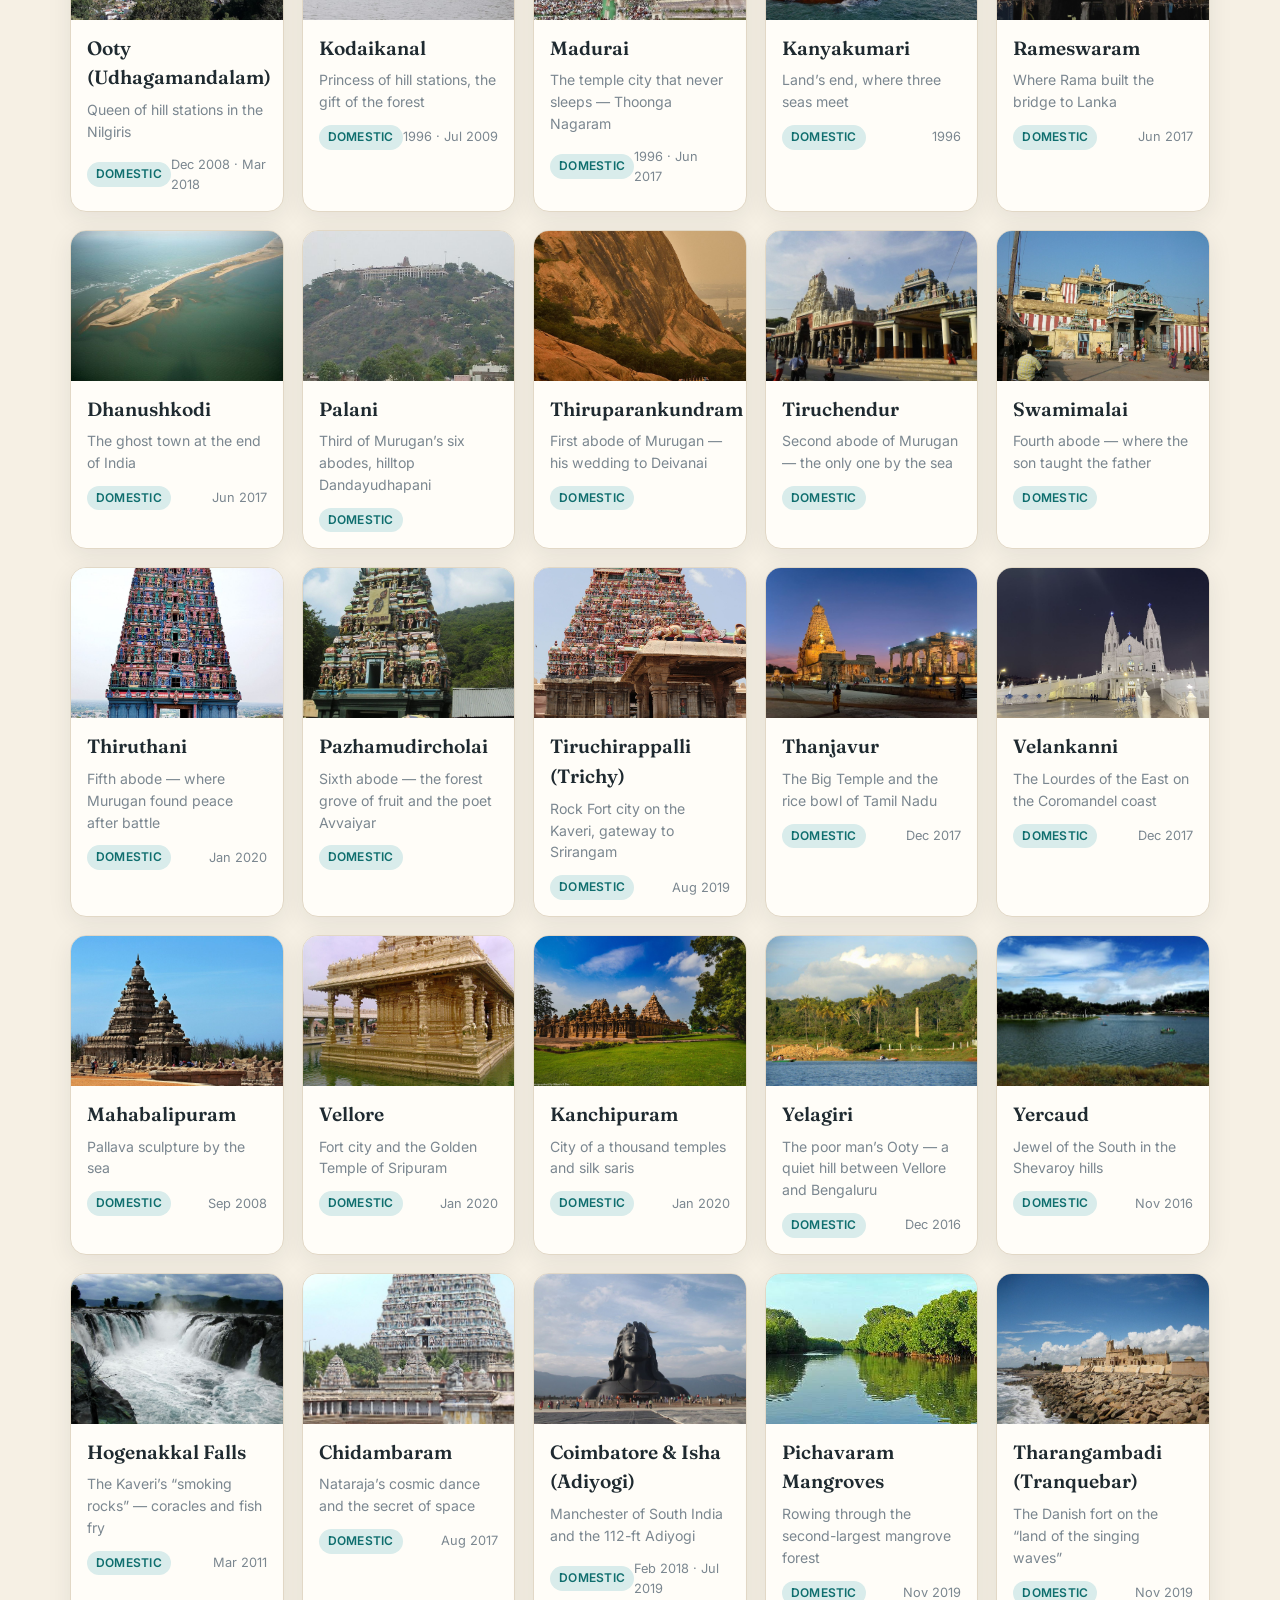
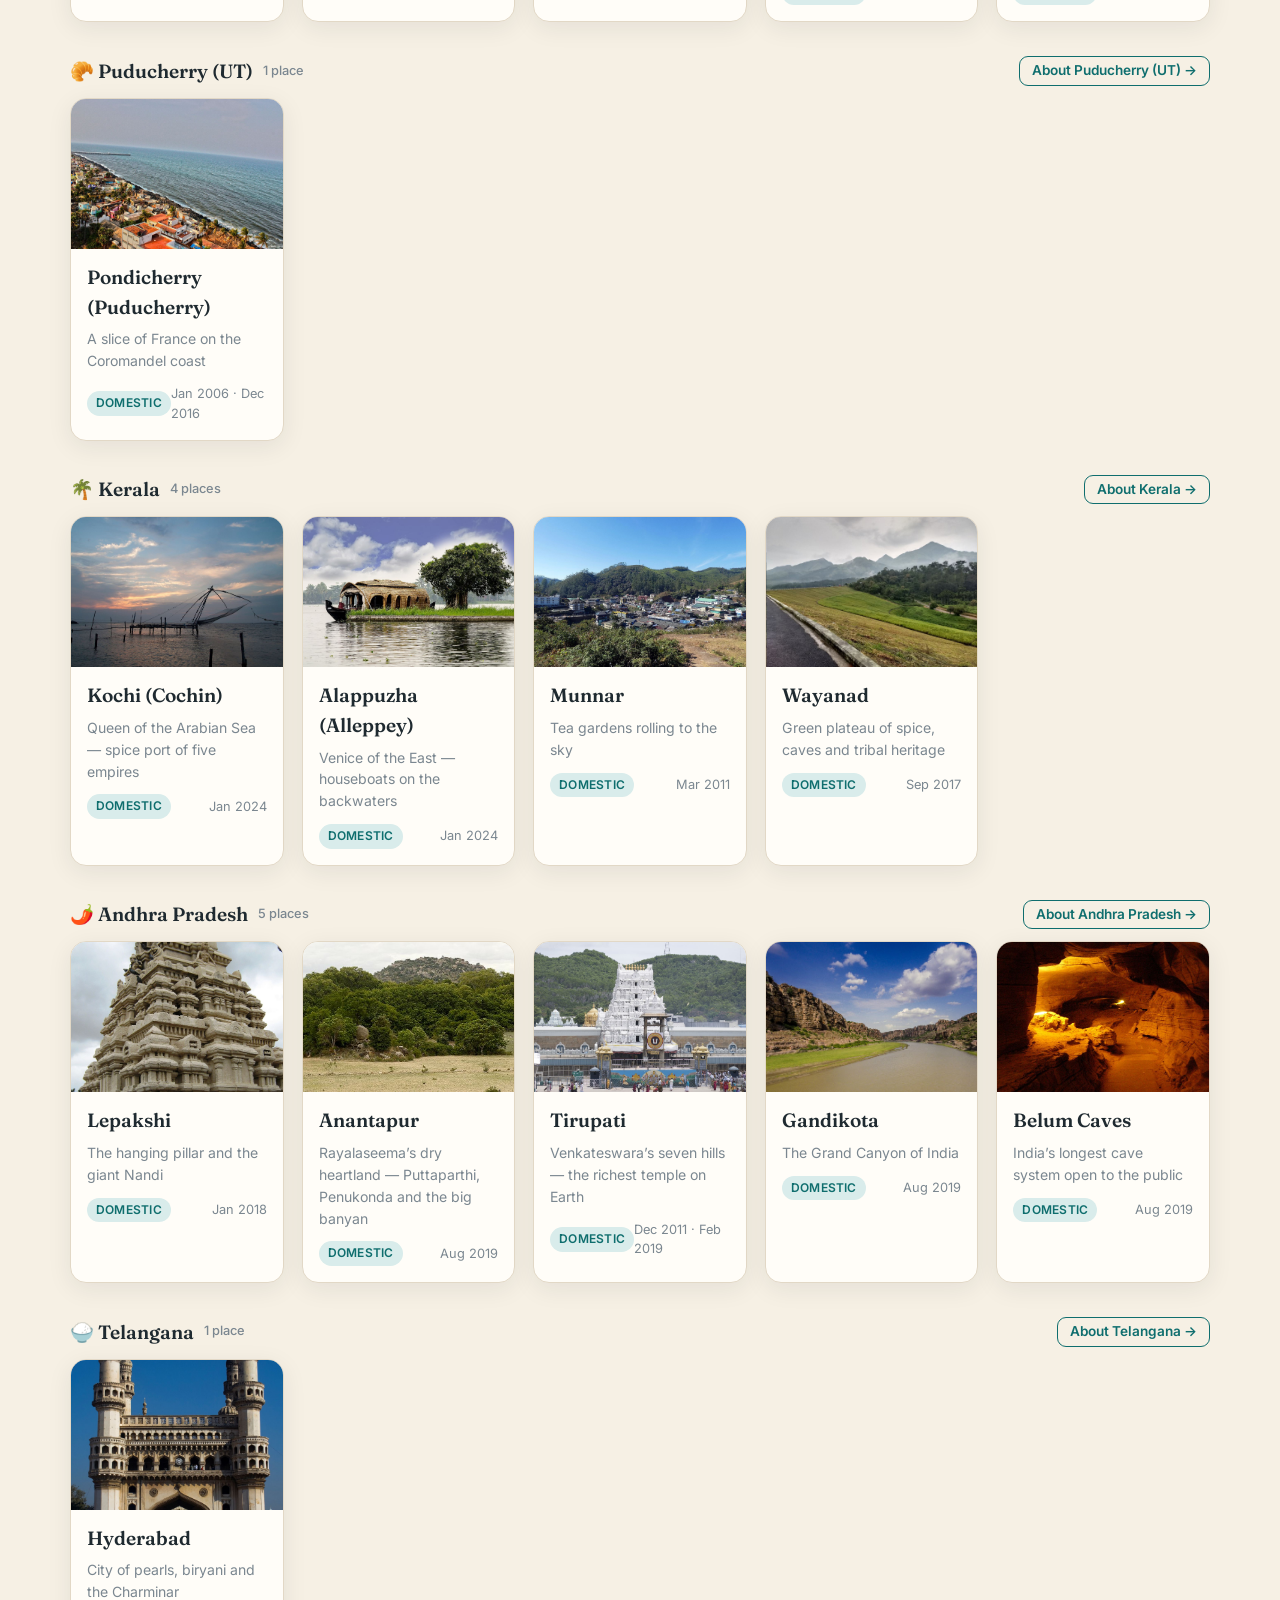
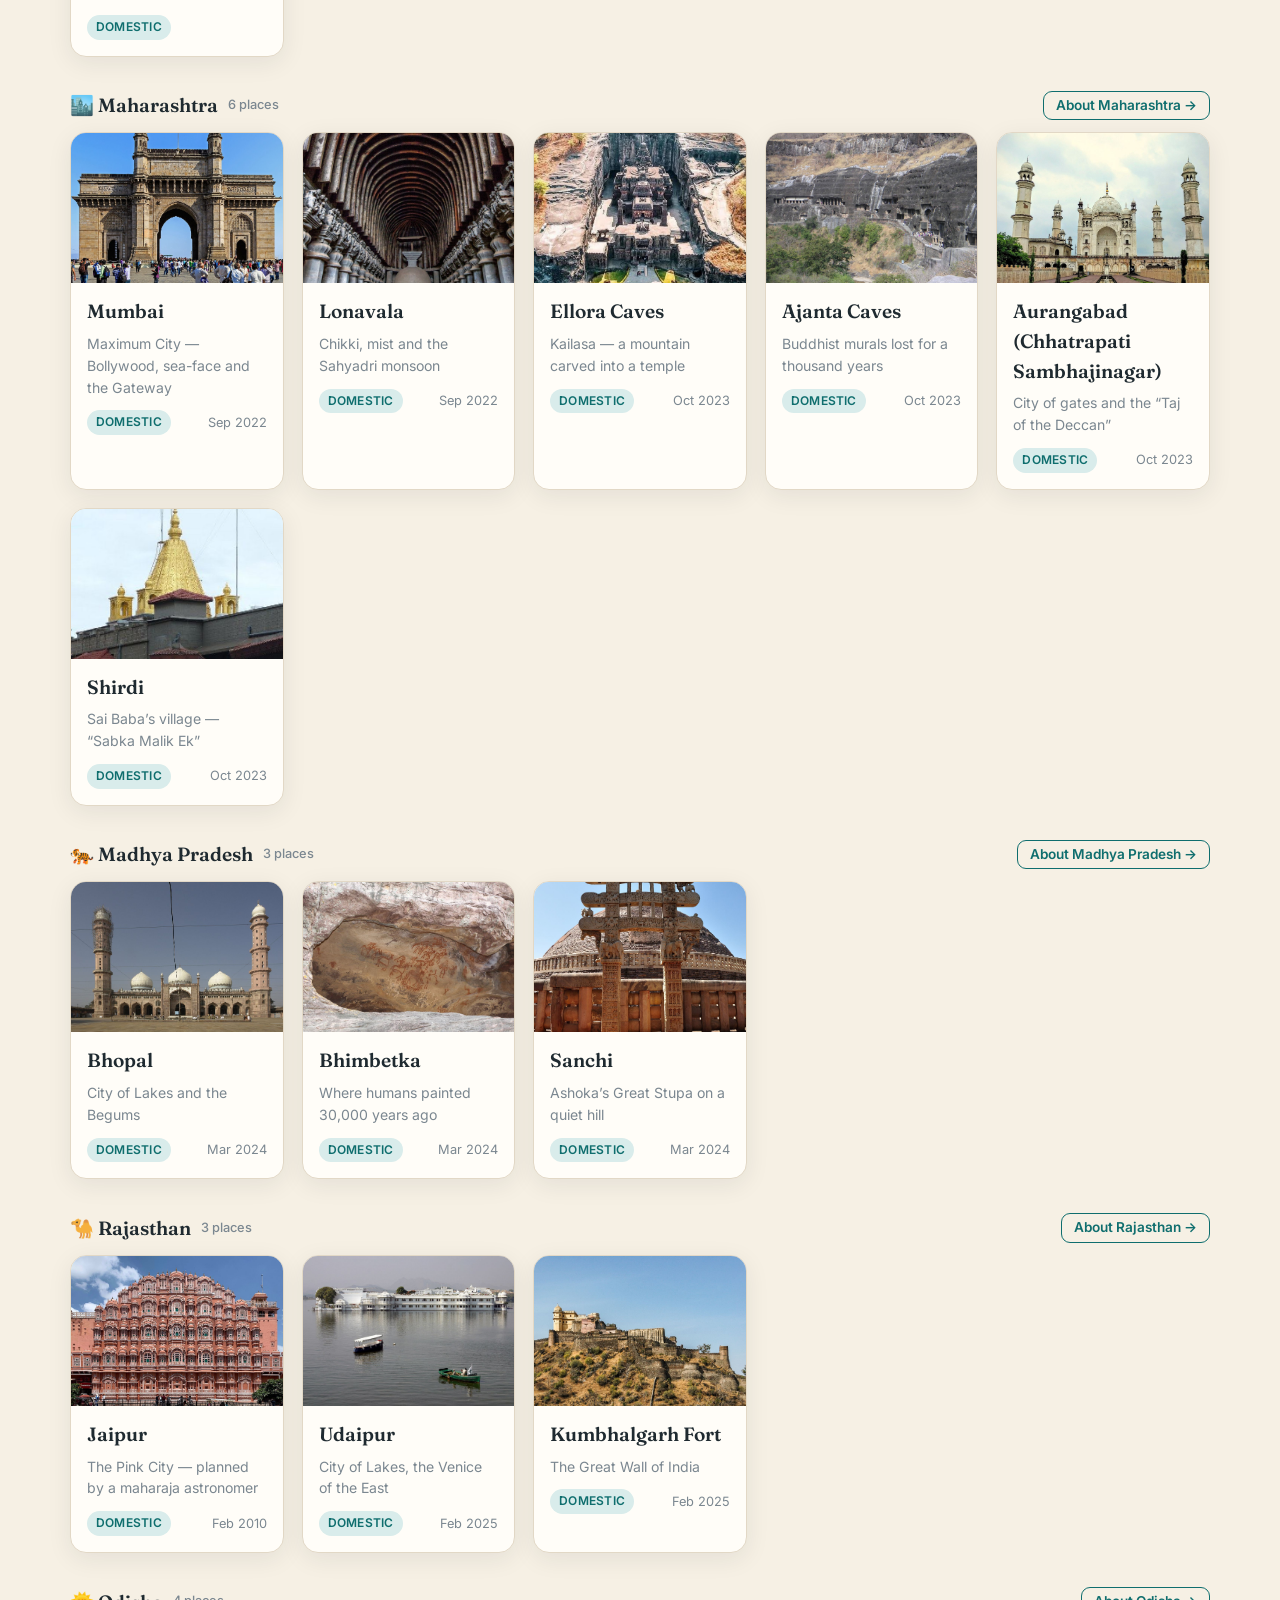
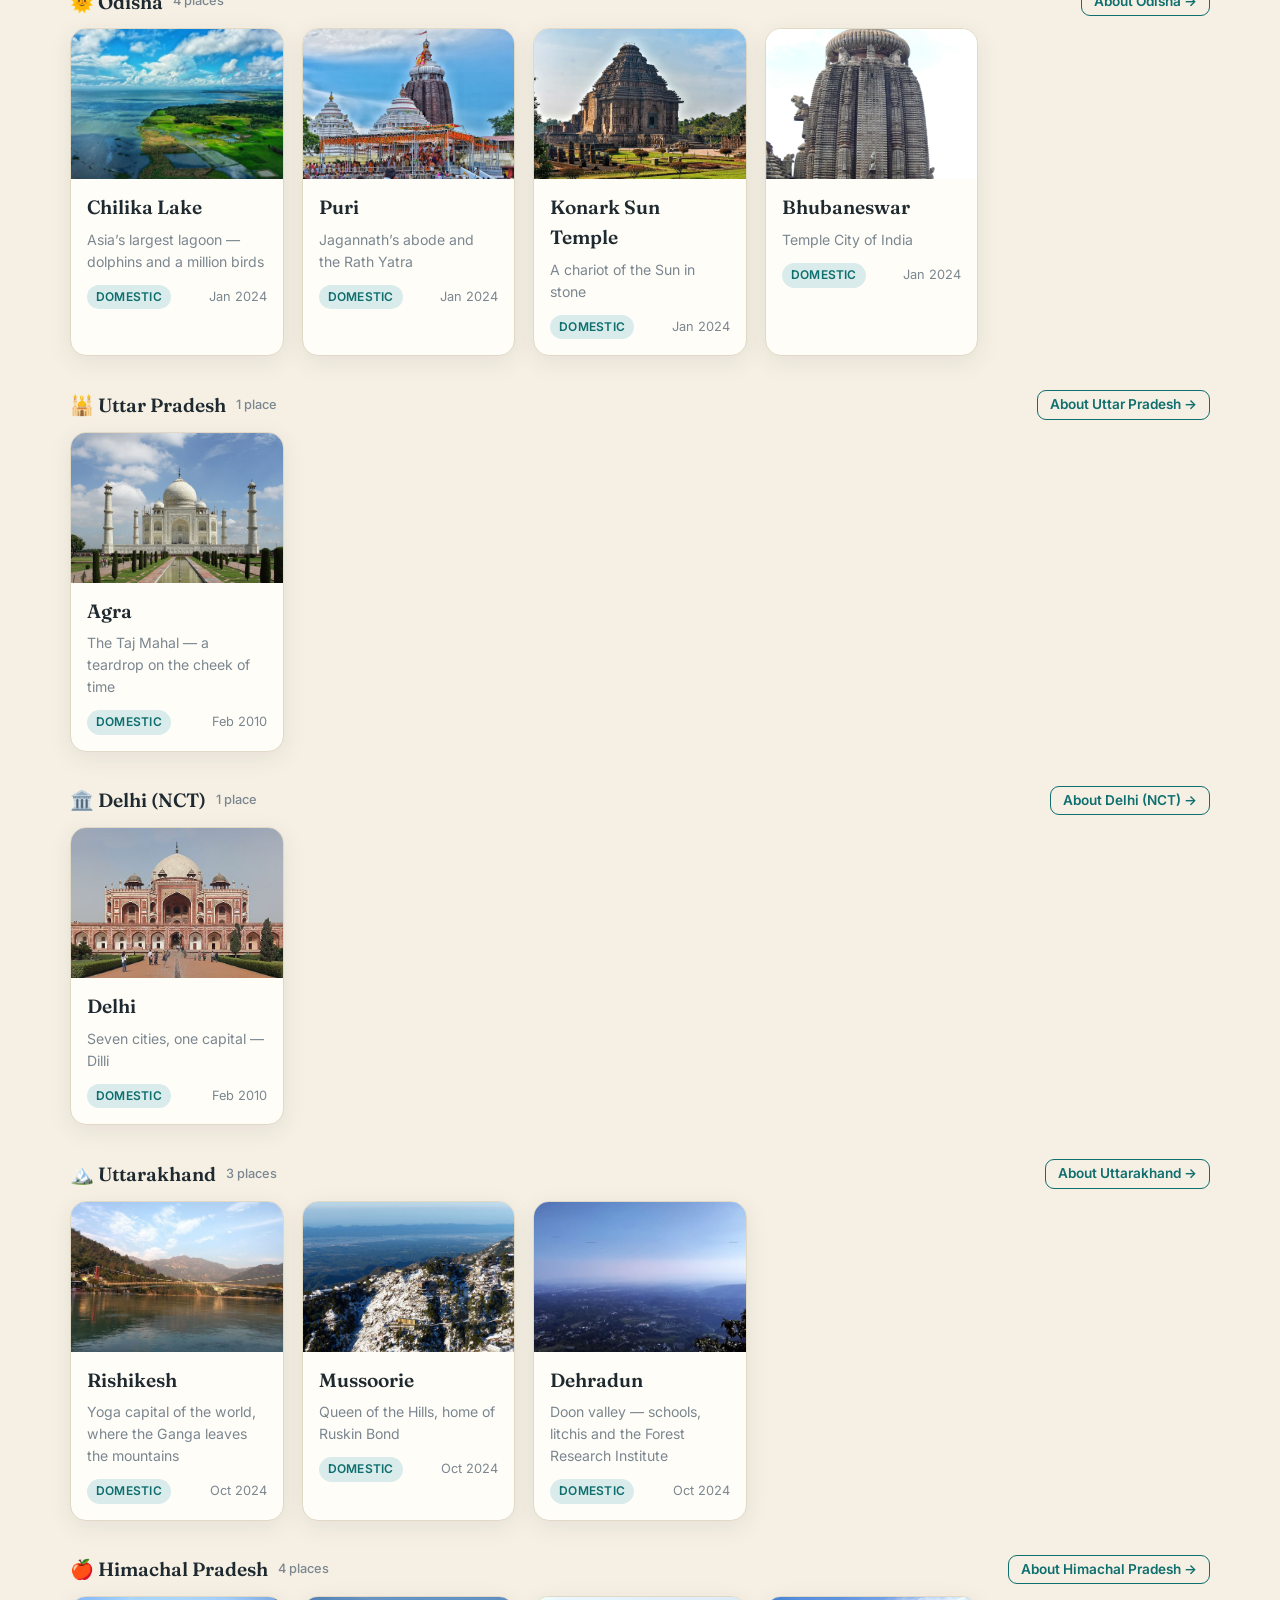
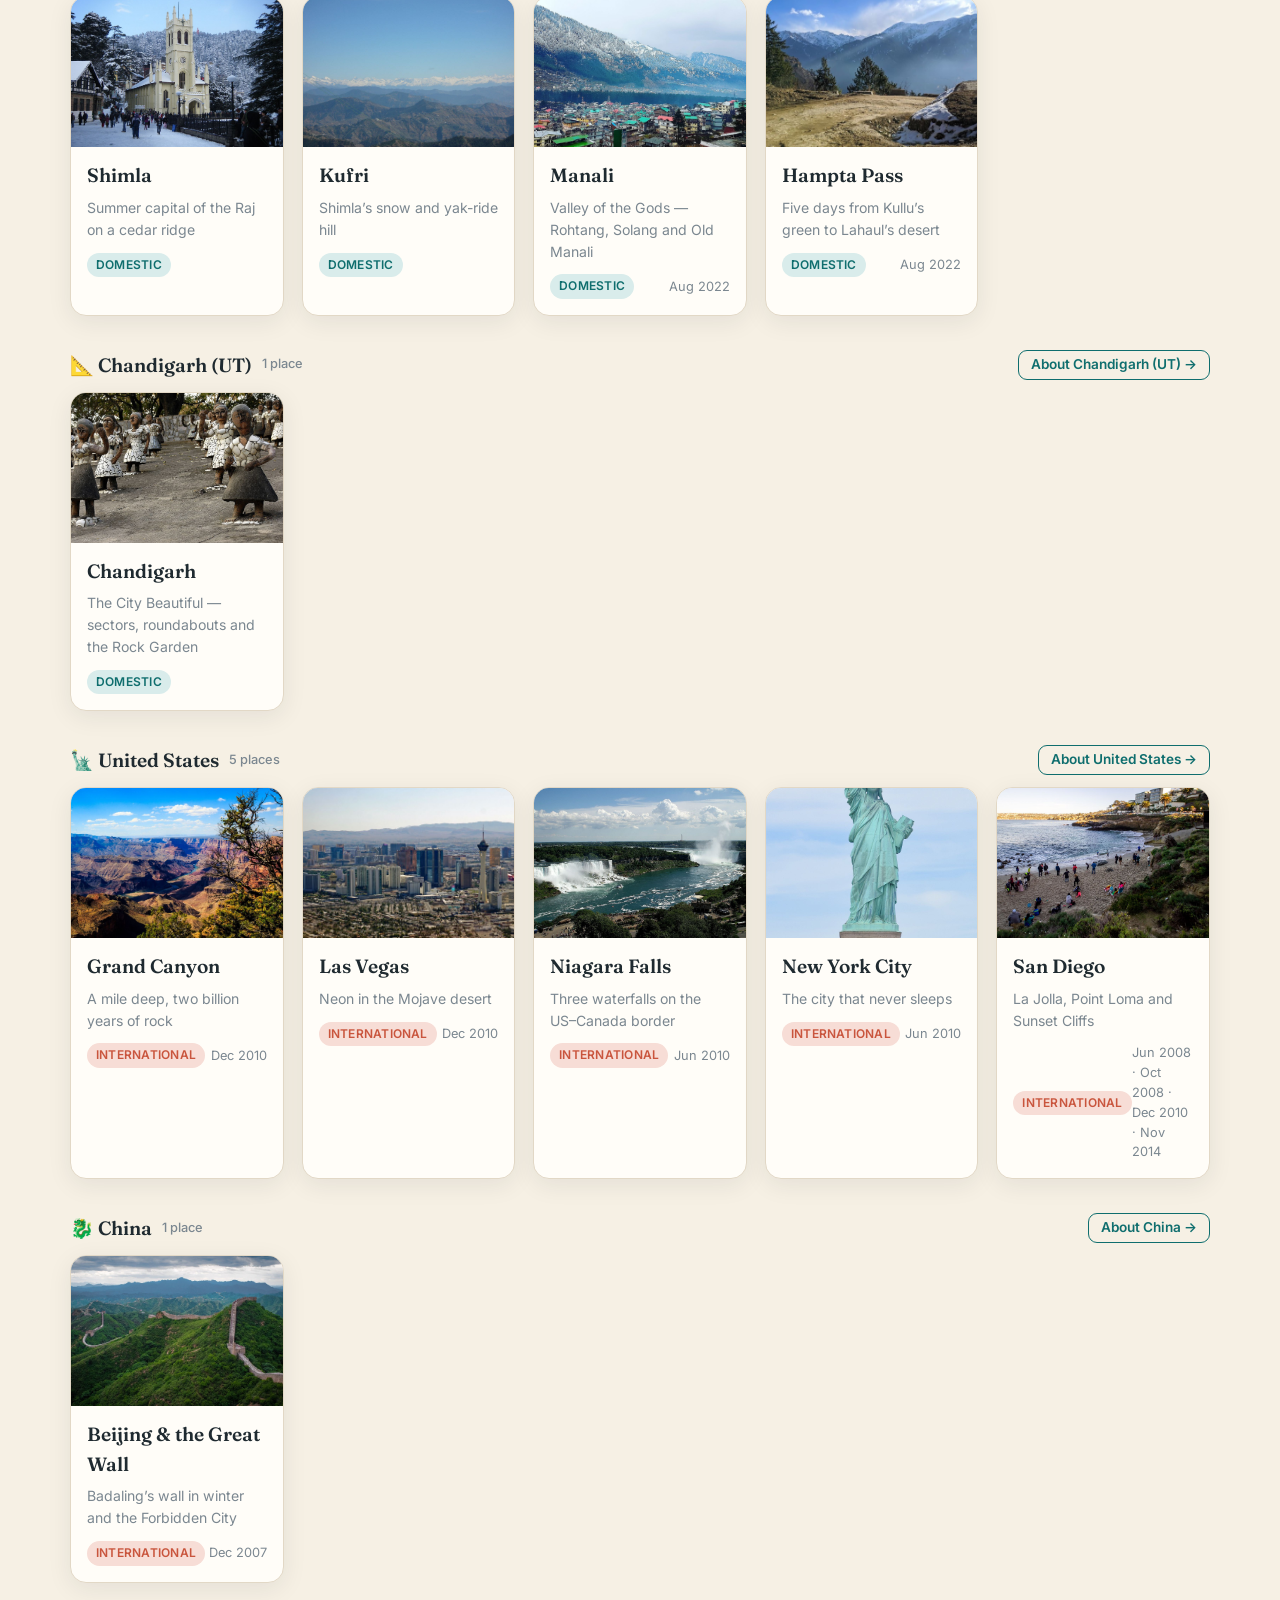
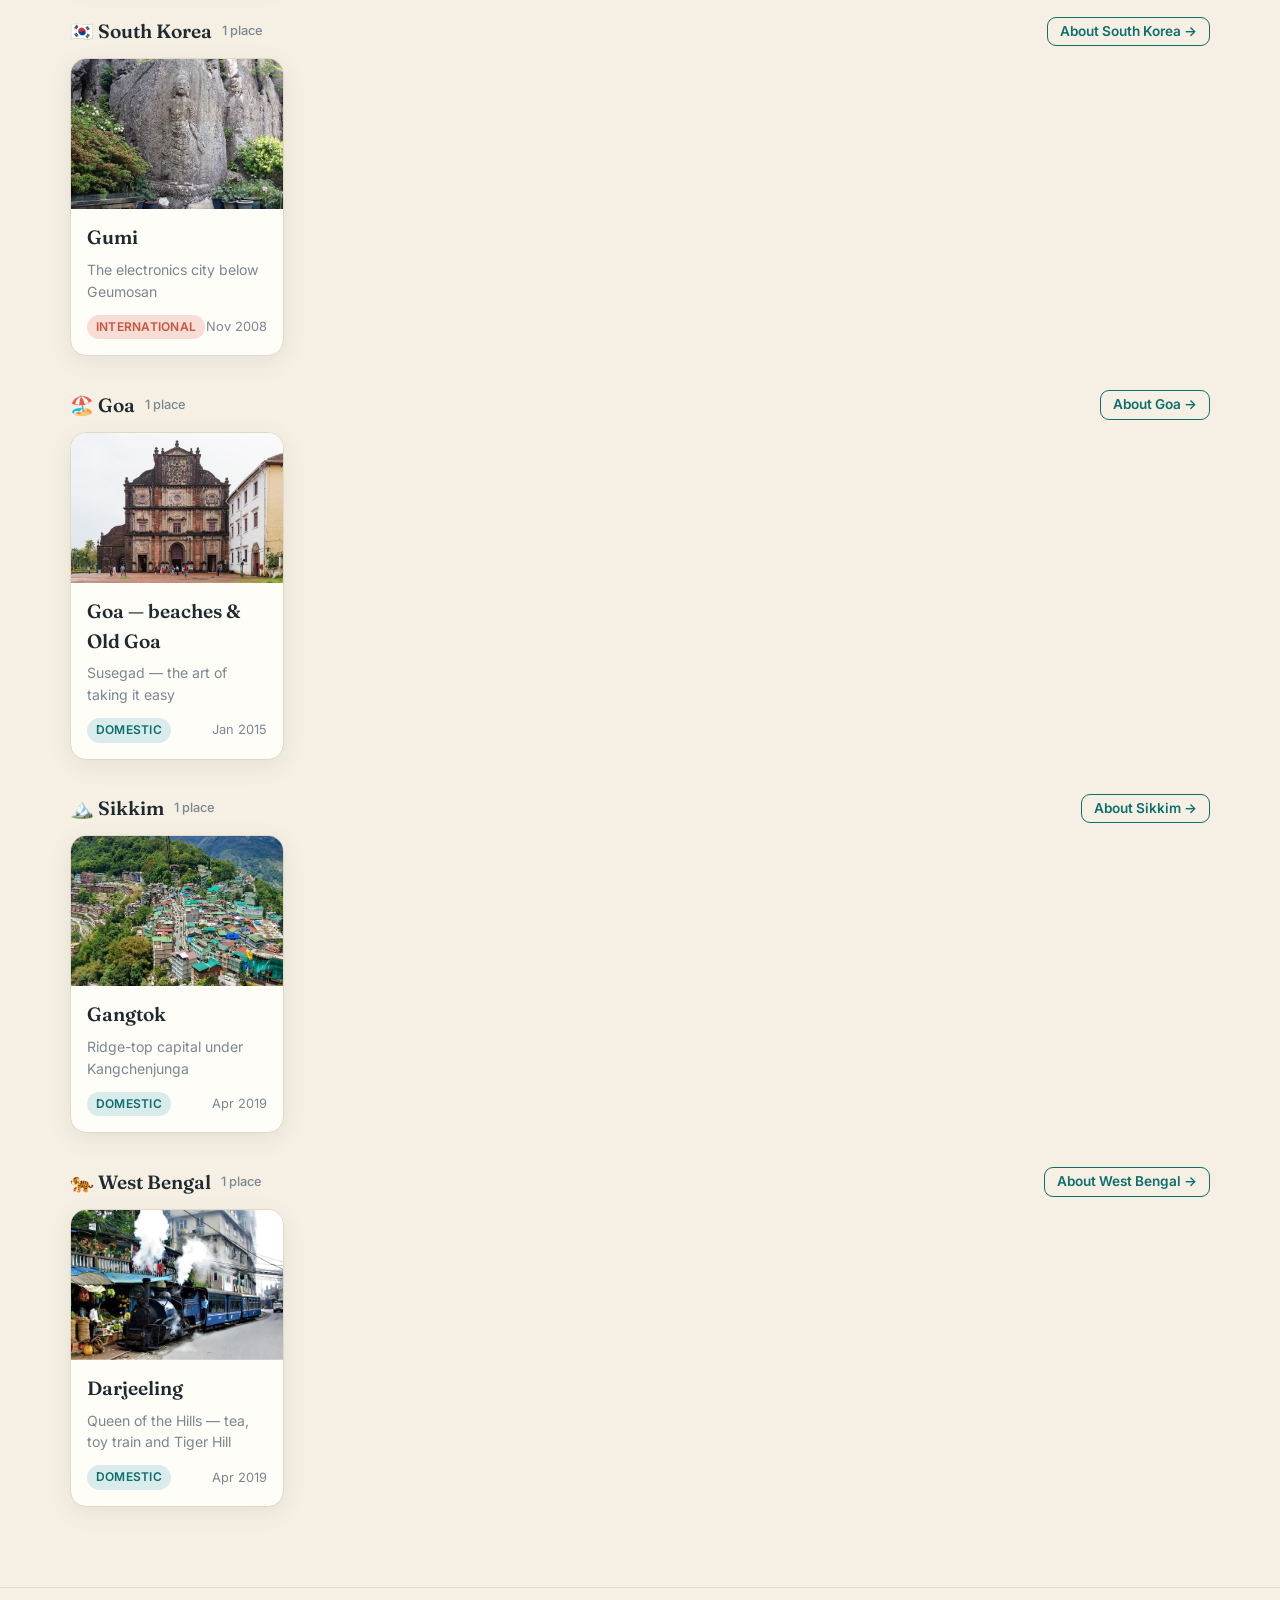
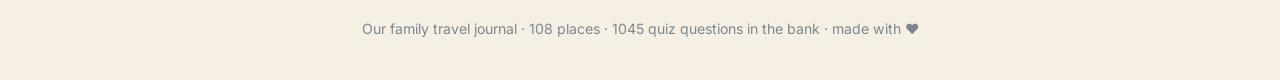
==== commit 258bda36: "Round 2: trip log, USA/China/Korea and 17 more Indian places, album page, picture swaps - data/trips" ====
--- a/destinations.html
+++ b/destinations.html
@@ -26,9 +26,10 @@
       <button class="chip terracotta" data-scope="international">International</button>
       <button class="chip" data-scope="domestic">Domestic</button>
     </div>
+    <select id="region-select" style="width:auto;max-width:260px"></select>
     <span class="count-note" id="count"></span>
   </div>
-  <div class="chips" id="region-chips" style="margin-bottom:24px"></div>
+  <div class="chips" id="coll-chips" style="margin-bottom:24px"></div>
 
   <div id="groups"></div>
 </main>
--- a/css/style.css
+++ b/css/style.css
@@ -150,7 +150,8 @@
 @media (max-width: 860px) { .hero { grid-template-columns: 1fr; } .hero-art { min-height: 300px; } }
 
 .stats { display: grid; grid-template-columns: repeat(auto-fit, minmax(150px, 1fr)); gap: 14px; margin: 30px 0 10px; }
-.stat { background: var(--card); border: 1px solid var(--line); border-radius: 14px; padding: 18px 20px; }
+.stat { background: var(--card); border: 1px solid var(--line); border-radius: 14px; padding: 18px 20px; display: block; color: var(--ink); transition: transform .15s ease, box-shadow .15s ease; }
+a.stat:hover { transform: translateY(-3px); box-shadow: var(--shadow-lg); color: var(--ink); border-color: var(--teal); }
 .stat .num { font-family: var(--font-display); font-size: 2.1rem; font-weight: 700; color: var(--teal); line-height: 1; }
 .stat .lbl { color: var(--muted); font-size: 0.85rem; margin-top: 6px; }
 
@@ -255,6 +256,16 @@
 .note .del { float: right; background: none; border: 0; color: var(--muted); cursor: pointer; font-size: 0.8rem; }
 .note .del:hover { color: var(--terracotta); }
 
+/* ---------- Journal: trip log ---------- */
+.year-block { display: grid; grid-template-columns: 64px 1fr; gap: 10px; margin-bottom: 8px; }
+.year-block .year { font-family: var(--font-display); font-size: 1.3rem; font-weight: 700; color: var(--terracotta); padding-top: 4px; }
+.year-block ul { margin: 0 0 8px; padding: 0; list-style: none; }
+.year-block li { padding: 8px 0; border-bottom: 1px dashed var(--line); font-size: 0.93rem; }
+.year-block li .when { color: var(--muted); font-size: 0.8rem; margin-right: 6px; }
+.year-block li .places { margin-top: 4px; display: flex; flex-wrap: wrap; gap: 4px; }
+.year-block li .places a { font-size: 0.8rem; padding: 2px 8px; border-radius: 999px; background: var(--paper-2); color: var(--ink); }
+.year-block li .places a:hover { background: var(--teal-soft); color: var(--teal); }
+
 /* ---------- Quiz ---------- */
 .quiz-wrap { max-width: 760px; margin: 0 auto; }
 .quiz-setup .row { display: grid; grid-template-columns: repeat(auto-fit, minmax(200px, 1fr)); gap: 18px; margin-bottom: 18px; }
